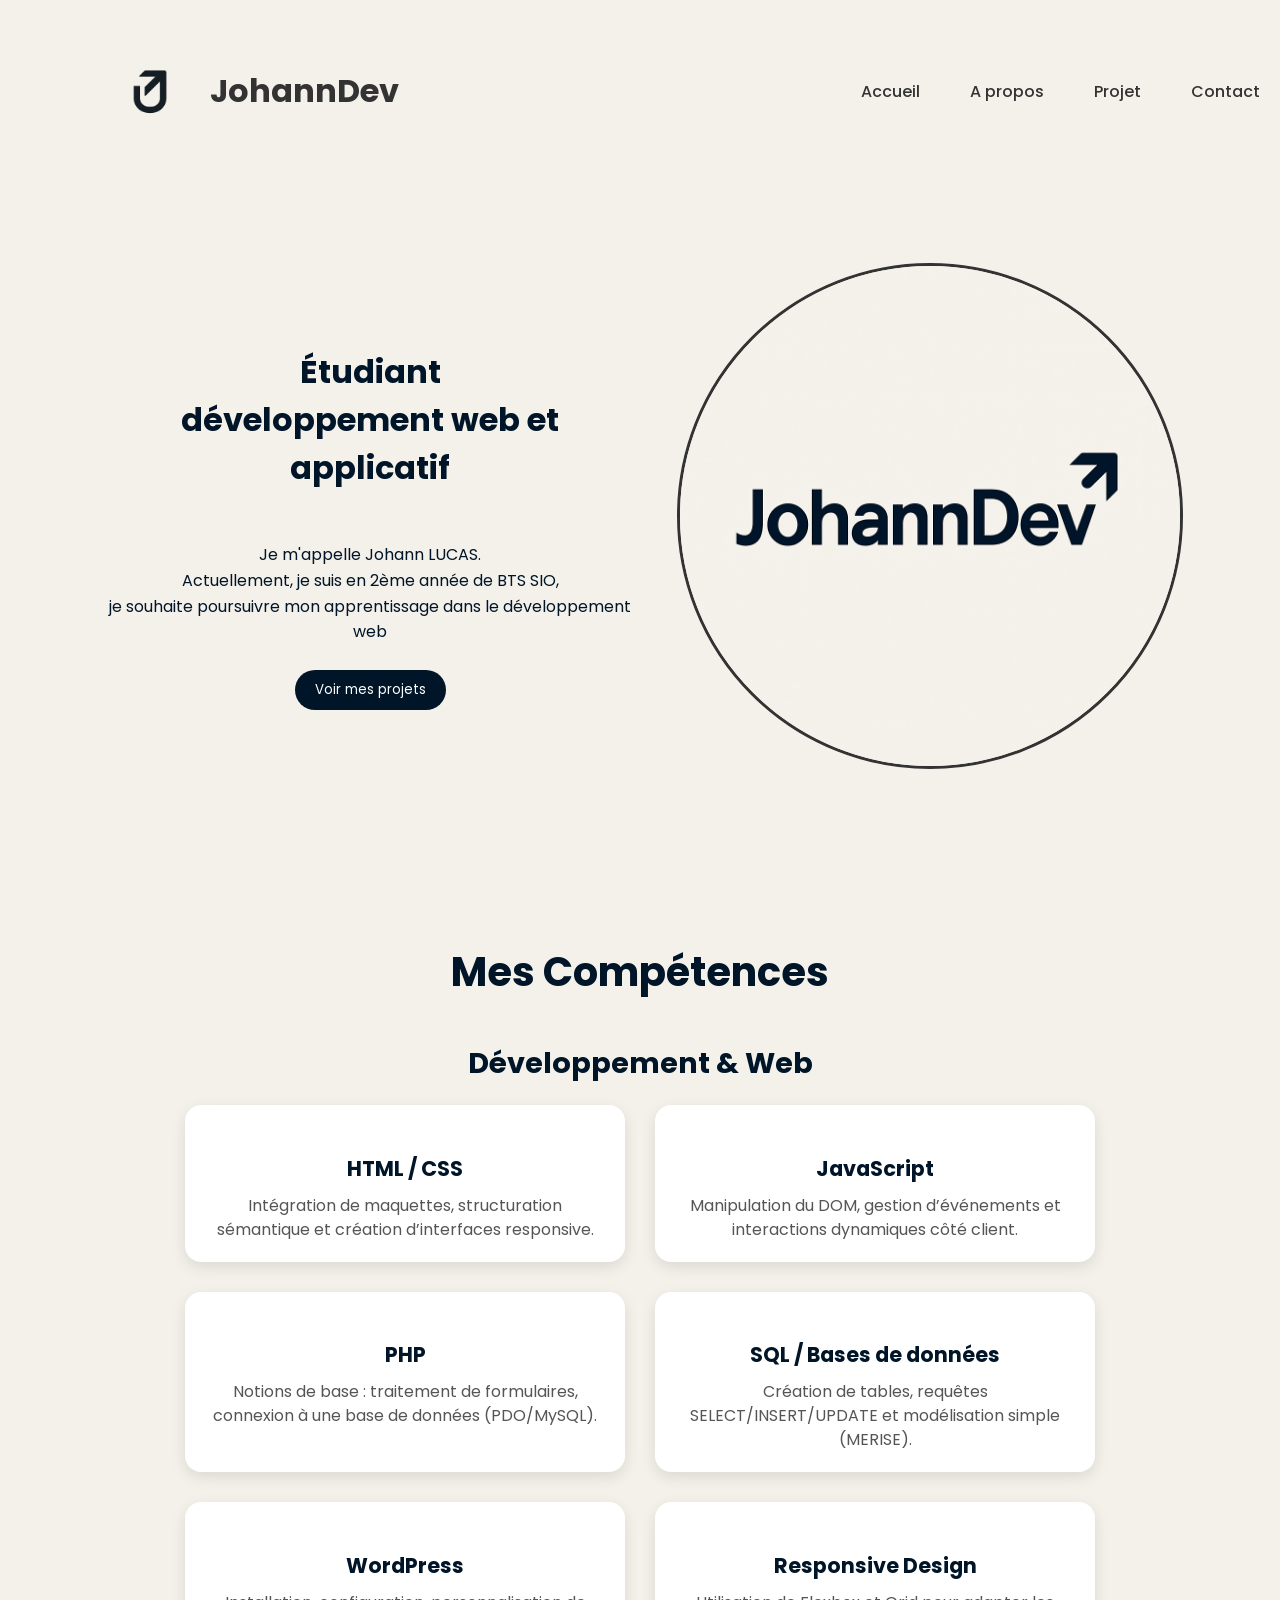
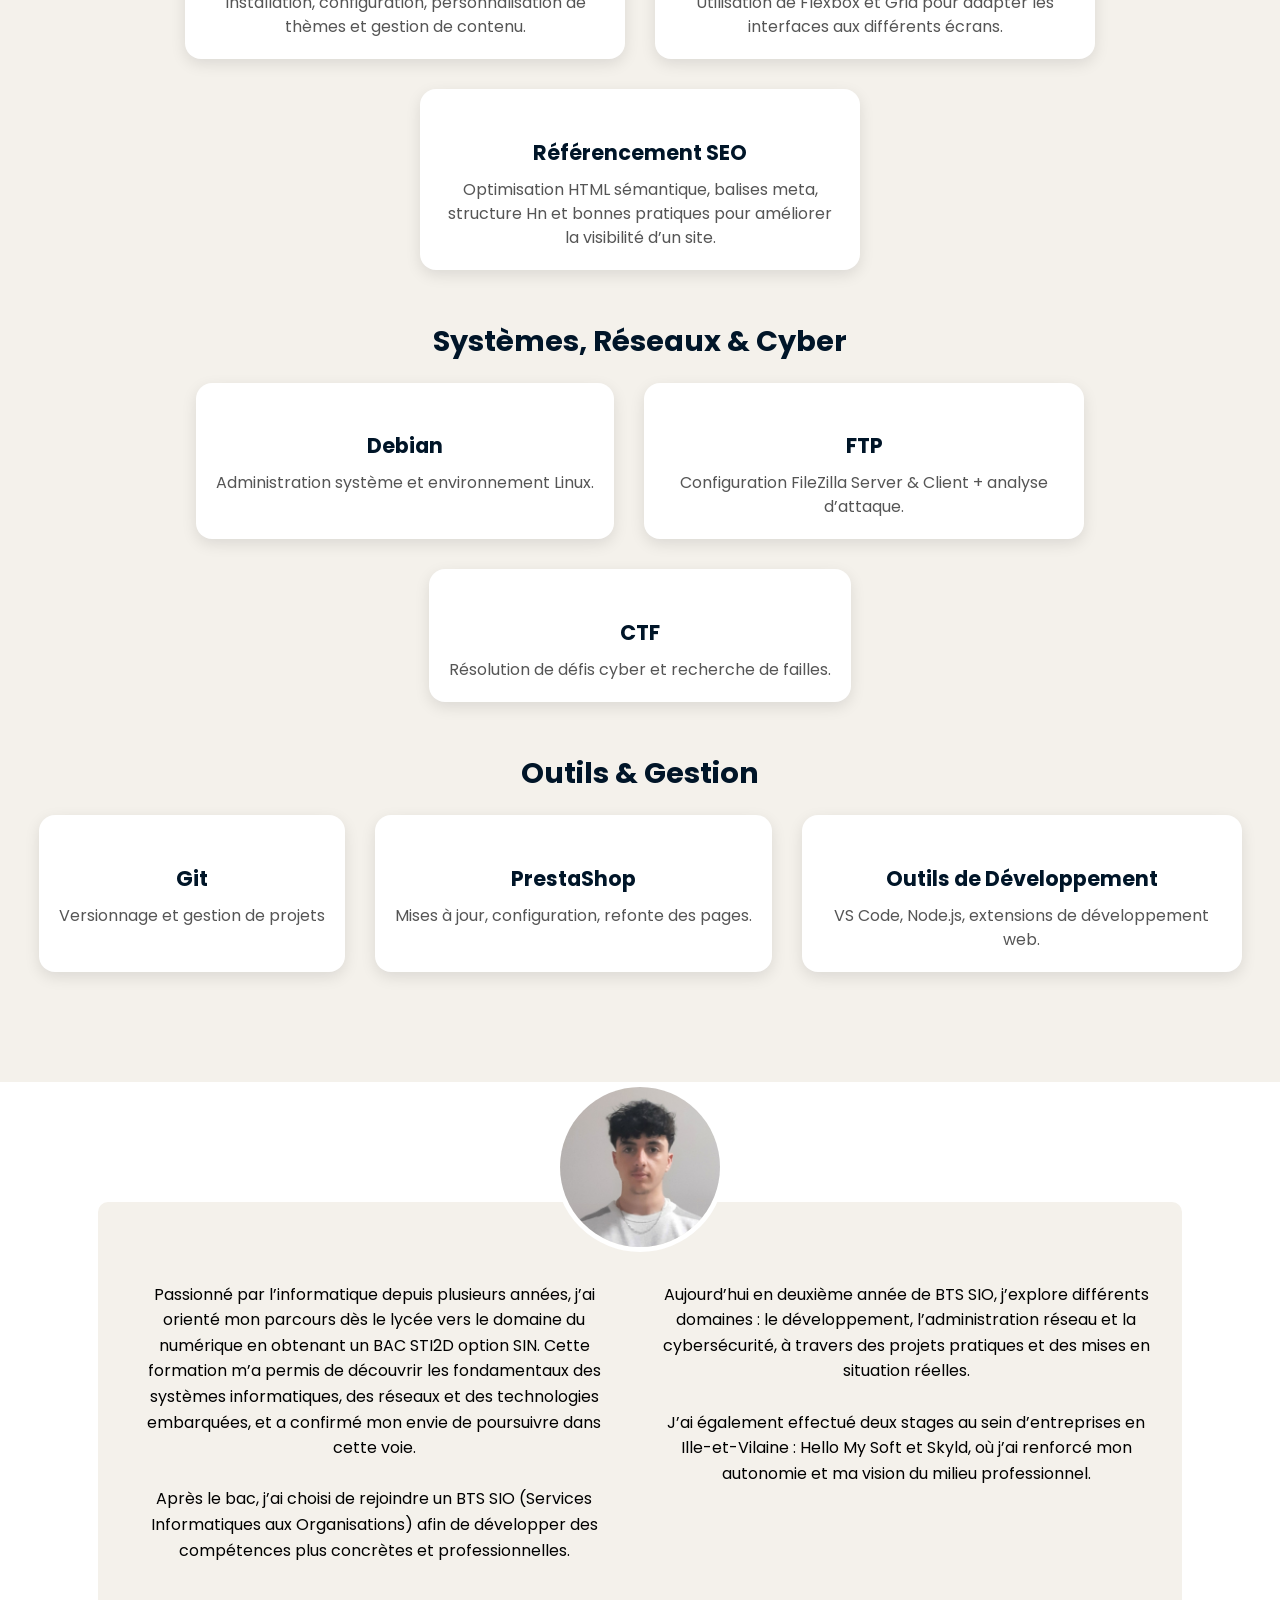
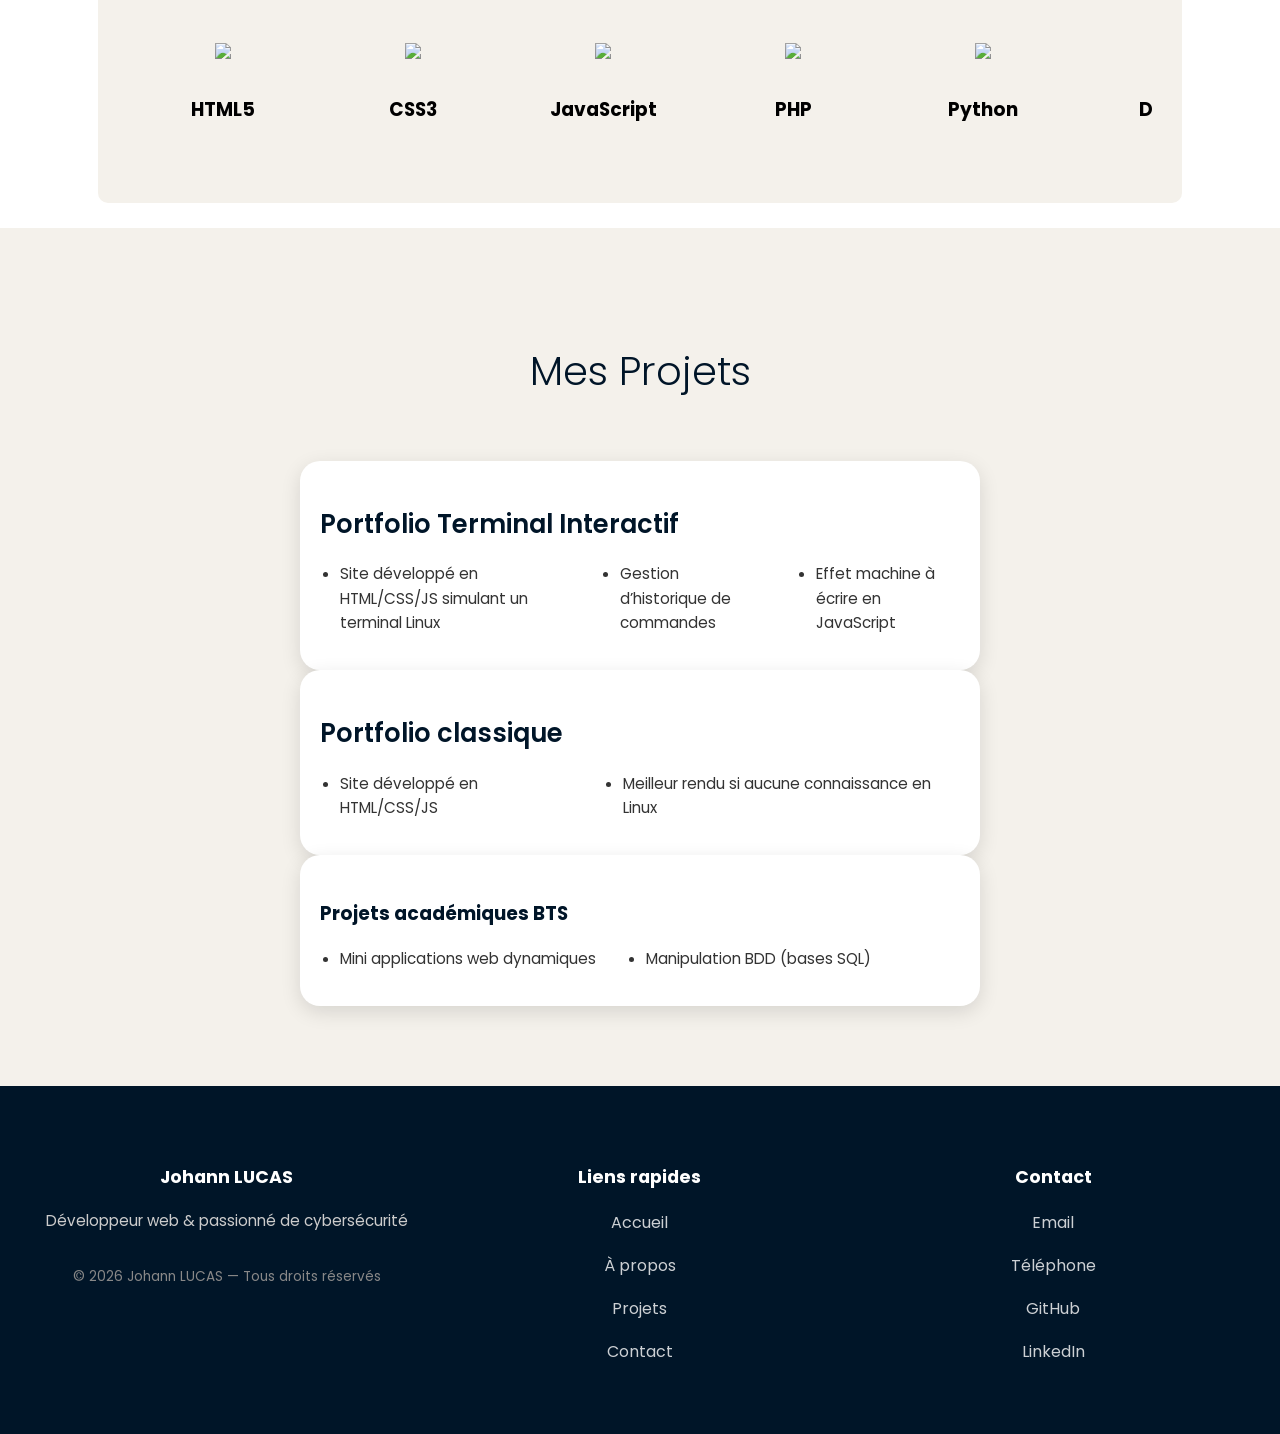
==== index.html @ 8d31bd82 "V2 portfolio" ====
<!DOCTYPE html>
<html lang="fr">

<head>
    <title>Portfolio - Johann LUCAS</title>
    <meta charset="utf-8" />
    <link rel="preconnect" href="https://fonts.googleapis.com">
    <link rel="preconnect" href="https://fonts.gstatic.com" crossorigin>
    <link href="https://fonts.googleapis.com/css2?family=Poppins:wght@300;400;600&display=swap" rel="stylesheet">
    <link rel="stylesheet" href="styles.css">
    <script src="script.js" defer></script>
</head>

<body>
    <header>
        <h1>
            <img src="images/Logo_menu.png" alt="Logo Menu" class="logoMenu" />
            JohannDev
        </h1>
        <nav>
            <ul>
                <li><a href="#accueil">Accueil</a></li>
                <li><a href="#apropos">A propos</a></li>
                <li><a href="#projet">Projet</a></li>
                <li><a href="#contact">Contact</a></li>
            </ul>
        </nav>
    </header>


    <!-- page Accueil -->
    <section id="accueil" class="accueil">
        <div class="texte">
            <h2>
                Étudiant <br>
                développement web et applicatif <br>
            </h2>
            <p>Je m'appelle Johann LUCAS. <br>
                Actuellement, je suis en 2ème année de BTS SIO, <br>
                je souhaite poursuivre mon apprentissage dans le développement web</p> <br>
            <button><a href="#projet">Voir mes projets</a></button>
        </div>
        <div class="logoMain">
            <div>
                <img src="images/Logo_main.png" alt="Logo Principal" class="logoMain" />
            </div>
        </div>
    </section>

    <!-- Mes compétences -->
    <section id="skills" class="skills">
        <h2>Mes Compétences</h2>

        <div class="skills-category">
            <h3>Développement & Web</h3>
            <div class="cards">
                <div class="card">
                    <h4>HTML / CSS</h4>
                    <p>Intégration de maquettes, structuration sémantique et création d’interfaces responsive.</p>
                </div>
                <div class="card">
                    <h4>JavaScript</h4>
                    <p>Manipulation du DOM, gestion d’événements et interactions dynamiques côté client.</p>
                </div>
                <div class="card">
                    <h4>PHP</h4>
                    <p>Notions de base : traitement de formulaires, connexion à une base de données (PDO/MySQL).</p>
                </div>
                <div class="card">
                    <h4>SQL / Bases de données</h4>
                    <p>Création de tables, requêtes SELECT/INSERT/UPDATE et modélisation simple (MERISE).</p>
                </div>
                <div class="card">
                    <h4>WordPress</h4>
                    <p>Installation, configuration, personnalisation de thèmes et gestion de contenu.</p>
                </div>
                <div class="card">
                    <h4>Responsive Design</h4>
                    <p>Utilisation de Flexbox et Grid pour adapter les interfaces aux différents écrans.</p>
                </div>
                <div class="card">
                    <h4>Référencement SEO</h4>
                    <p>Optimisation HTML sémantique, balises meta, structure Hn et bonnes pratiques pour améliorer la
                        visibilité d’un site.</p>
                </div>

            </div>
        </div>


        <div class="skills-category">
            <h3>Systèmes, Réseaux & Cyber</h3>
            <div class="cards">
                <div class="card">
                    <h4>Debian</h4>
                    <p>Administration système et environnement Linux.</p>
                </div>
                <div class="card">
                    <h4>FTP</h4>
                    <p>Configuration FileZilla Server & Client + analyse d’attaque.</p>
                </div>
                <div class="card">
                    <h4>CTF</h4>
                    <p>Résolution de défis cyber et recherche de failles.</p>
                </div>
            </div>
        </div>

        <div class="skills-category">
            <h3>Outils & Gestion</h3>
            <div class="cards">
                <div class="card">
                    <h4>Git</h4>
                    <p>Versionnage et gestion de projets</p>
                </div>
                <div class="card">
                    <h4>PrestaShop</h4>
                    <p>Mises à jour, configuration, refonte des pages.</p>
                </div>
                <div class="card">
                    <h4>Outils de Développement</h4>
                    <p>VS Code, Node.js, extensions de développement web.</p>
                </div>
            </div>
        </div>
    </section>



    <!-- Structure HTML de la section type "journal" -->
    <section id="apropos" class="apropos">
        <!-- Image visage centrée -->
        <div class="portrait-container">
            <img src="images/visage.png" alt="photo" class="portrait" />
        </div>


        <!-- Zone avec fond couleur -->
        <div class="background-block">
            <div class="content-columns">
                <!-- Colonne gauche -->
                <div class="column-left">
                    <p>
                        Passionné par l’informatique depuis plusieurs années, j’ai orienté mon parcours dès le lycée
                        vers le domaine du numérique en obtenant un BAC STI2D option SIN. Cette formation m’a permis de
                        découvrir les fondamentaux des systèmes informatiques, des réseaux et des technologies
                        embarquées, et a confirmé mon envie de poursuivre dans cette voie.
                        <br /><br />
                        Après le bac, j’ai choisi de rejoindre un BTS SIO (Services Informatiques aux Organisations)
                        afin de développer des compétences plus concrètes et professionnelles.
                    </p>
                </div>


                <!-- Colonne droite -->
                <div class="column-right">
                    <p>
                        Aujourd’hui en deuxième année de BTS SIO, j’explore différents domaines : le développement,
                        l’administration réseau et la cybersécurité, à travers des projets pratiques et des mises en
                        situation réelles.
                        <br /><br />
                        J’ai également effectué deux stages au sein d’entreprises en Ille-et-Vilaine : Hello My Soft et
                        Skyld, où j’ai renforcé mon autonomie et ma vision du milieu professionnel.
                    </p>
                </div>
            </div>


            <!-- Compétences techniques sous forme de cartes -->
            <div class="skills-carousel">
                <div class="carousel-wrapper">
                    <div class="carousel-track">
                        <div class="skill-slide">
                            <img src="https://cdn.jsdelivr.net/gh/devicons/devicon/icons/html5/html5-original.svg">
                            <h3>HTML5</h3>
                        </div>

                        <div class="skill-slide">
                            <img src="https://cdn.jsdelivr.net/gh/devicons/devicon/icons/css3/css3-original.svg">
                            <h3>CSS3</h3>
                        </div>

                        <div class="skill-slide">
                            <img
                                src="https://cdn.jsdelivr.net/gh/devicons/devicon/icons/javascript/javascript-original.svg">
                            <h3>JavaScript</h3>
                        </div>

                        <div class="skill-slide">
                            <img src="https://cdn.jsdelivr.net/gh/devicons/devicon/icons/php/php-original.svg">
                            <h3>PHP</h3>
                        </div>

                        <div class="skill-slide">
                            <img src="https://cdn.jsdelivr.net/gh/devicons/devicon/icons/python/python-original.svg">
                            <h3>Python</h3>
                        </div>

                        <div class="skill-slide">
                            <img src="https://cdn.jsdelivr.net/gh/devicons/devicon/icons/debian/debian-original.svg">
                            <h3>Debian</h3>
                        </div>

                        <div class="skill-slide">
                            <img
                                src="https://cdn.jsdelivr.net/gh/devicons/devicon/icons/wordpress/wordpress-original.svg">
                            <h3>WordPress</h3>
                        </div>

                        <div class="skill-slide">
                            <img src="https://cdn.jsdelivr.net/gh/devicons/devicon/icons/mysql/mysql-original.svg">
                            <h3>SQL</h3>
                        </div>

                        <div class="skill-slide">
                            <img src="https://cdn.jsdelivr.net/gh/devicons/devicon/icons/mongodb/mongodb-original.svg">
                            <h3>NoSQL</h3>
                        </div>

                        <div class="skill-slide">
                            <img src="https://cdn.jsdelivr.net/gh/devicons/devicon/icons/mariadb/mariadb-original.svg">
                            <h3>MariaDB</h3>
                        </div>

                        <div class="skill-slide">
                            <img src="https://cdn.jsdelivr.net/gh/devicons/devicon/icons/git/git-original.svg">
                            <h3>Git</h3>
                        </div>

                        <div class="skill-slide">
                            <img src="https://cdn.jsdelivr.net/gh/devicons/devicon/icons/github/github-original.svg">
                            <h3>GitHub</h3>
                        </div>

                        <div class="skill-slide">
                            <img src="https://cdn.jsdelivr.net/gh/devicons/devicon/icons/gitlab/gitlab-original.svg">
                            <h3>GitLab</h3>
                        </div>

                        <div class="skill-slide">
                            <img src="https://cdn.jsdelivr.net/gh/devicons/devicon/icons/vscode/vscode-original.svg">
                            <h3>VS Code</h3>
                        </div>

                        <script>
                            var copy = document.querySelector(".skill-slide").cloneNode(true);
                            document.querySelector(".icons").appendChild(copy);
                        </script>
                    </div>
                </div>
            </div>

    </section>
    </section>
    <section>
        <!-- Compétences détaillées
                Liste ou tableau de mes compétences techniques + niveau
                Icônes pour un rendu visuel -->
    </section>

    <section>
        <!-- Centres d’intérêt -->
    </section>
    </section>




    <br>
    <!-- page Projets -->
    <section id="projet" class="projet">
        <h2>Mes Projets</h2>

        <!-- Portfolio Terminal Interactif -->
        <div class="project-card">
            <h3><a href="https://terminal-portfolio1.netlify.app" target="_blank" rel="">Portfolio
                    Terminal Interactif</a></h3>
            <ul>
                <li>Site développé en HTML/CSS/JS simulant un terminal Linux</li>
                <li>Gestion d’historique de commandes</li>
                <li>Effet machine à écrire en JavaScript</li>
            </ul>
        </div>

        <!-- Portfolio classique -->
        <div class="project-card">
            <h3><a href="https://johann-lcs.github.io/portfolio/" target="_blank" rel="">Portfolio classique</a></h3>
            <ul>
                <li>Site développé en HTML/CSS/JS</li>
                <li>Meilleur rendu si aucune connaissance en Linux</li>
            </ul>
        </div>

        <!-- Projets académiques BTS -->
        <div class="project-card">
            <h3>Projets académiques BTS</h3>
            <ul>
                <li>Mini applications web dynamiques</li>
                <li>Manipulation BDD (bases SQL)</li>
            </ul>
        </div>
        </div>
    </section>

    <footer id="contact" class="footer-clean">
        <div class="container">
            <div class="footer-container">
                <!-- Bloc 1 : À propos / Copyright -->
                <div class="footer-block about">
                    <h3>Johann LUCAS</h3>
                    <p>Développeur web & passionné de cybersécurité</p>
                    <p class="copyright">© 2026 Johann LUCAS — Tous droits réservés</p>
                </div>

                <!-- Bloc 2 : Liens rapides -->
                <div class="footer-block links">
                    <h3>Liens rapides</h3>
                    <ul>
                        <li><a href="#accueil">Accueil</a></li>
                        <li><a href="#apropos">À propos</a></li>
                        <li><a href="#projet">Projets</a></li>
                        <li><a href="#contact">Contact</a></li>
                    </ul>
                </div>

                <!-- Bloc 3 : Contact / Réseaux -->
                <div class="footer-block contact">
                    <h3>Contact</h3>
                    <ul>
                        <li><a href="mailto:johannlucas132@gmail.com">Email</a></li>
                        <li><a href="tel:+330767344704">Téléphone</a></li>
                        <li><a href="https://github.com/johann-lcs" target="_blank">GitHub</a></li>
                        <li><a href="https://www.linkedin.com/in/johann-lucas-8a1825329/" target="_blank">LinkedIn</a>
                        </li>
                    </ul>
                </div>
            </div>
        </div>
    </footer>
</body>

</html>
---- styles.css ----
html {
    scroll-behavior: smooth;
}

html body {
    height: 100%;
    margin: 0;
    padding: 0;
}

.body, ul {
    margin: 0;
    padding: 0;
}

body {
    margin: 0;
    padding-top: 100px;
}

header {
    position: sticky;
    top: 0;
    z-index: 1000;
    display: flex;
    align-items: center;
    justify-content: space-between;
    padding: 20px;
    background-color:  #f4f1eb;
    transition: all 0.3s ease;
    color: #333;
}

header.scrolled {
    padding: 10px 60px;
    box-shadow: 0 5px 20px rgba(0, 0, 0, 0.1);
}

nav a {
    text-decoration: none;
    color: inherit;
    font-weight: 500;
    transition: 0.3s;
}

nav a:hover {
    color: #be4e4e;
}

ul {
    list-style: none;
    display: flex;
    gap: 50px;
}

li {
    cursor: pointer;
    transition: 0.3s;
}

li:hover {
    color: #be4e4e;
}



/* Page Accueil */

hr {
    width:"100%";
    size:"3";
    color:"black";
    background-size: 100%;
    background-color: #f4f1eb;
}

section {
    text-align: center;
    background-color: white;
}

section.accueil {
    background-color: #f4f1eb;
}

h2 {
    font-size: 2rem;
    margin-bottom: 50px;
}

p {
    max-width: 600px;
    margin: 0 auto;
    line-height: 1.6;
    text-indent: 0;
    text-align: center;
}

button {
    padding: 10px 20px;
    border: none;
    background-color: #001528;
    color: white;
    border-radius: 100px;
    cursor: pointer;
    transition: 0.3s;
}

button a {
    color: white;
    text-decoration: none;
}

button:hover {
    background-color: #be4e4e;
    box-shadow: 0 0 15px rgba(0,0,0,0.2);
}

* {
    font-family: 'Poppins', sans-serif;
}

h1 {
    display: flex;
    align-items: center;
    gap: 10px;
}

.logoMenu {
    width: 100px;
    height: auto;
    margin-left: 80px;
}

.logoMain {
    width: 500px;
    height: auto;

}

.accueil {
    display: flex;
    align-items: center;
    justify-content: center;
    padding: 80px 150px;
    background-color: #f2f2f2;
    gap: 40px;
    color: #001528;
}

.accueil .texte {
    flex: 0 0 55%;
}

.accueil .logoMain {
    flex: 1;
    display: flex;
    justify-content: center;
    align-items: center; 
}

.accueil .logoMain img {
    width: 500px;
    height: 500px;
    object-fit: cover;
    border-radius: 50%;
    border: 3px solid #333;
    display: block;
    margin: auto;
}


/* Mes compétences */
.skills {
    
    background-color:  #f4f1eb;
    padding: 60px 0;
    color: #001528;
 
}

.skills h2 {
    text-align: center;
    font-size: 2.5rem;
    margin-bottom: 40px;
}

.skills-category {
    margin-bottom: 50px;
}

.skills-category h3 {
    font-size: 1.8rem;
    margin-bottom: 20px;
    color: #001528;
}

.cards {
    display: flex;
    justify-content: center;
    gap: 30px;
    flex-wrap: wrap;
}

.card {
    background: #ffffff;
    padding: 20px;
    border-radius: 16px;
    box-shadow: 0 5px 15px rgba(0,0,0,0.1);
    transition: transform 0.2s ease, box-shadow 0.2s ease;
    max-width: 400px;
}

.card h4 {
    font-size: 1.3rem;
    margin-bottom: 10px;
}

.card p {
    color: #555;
    line-height: 1.5;
}

.card:hover {
    transform: translateY(-6px);
    box-shadow: 0 8px 22px rgba(0,0,0,0.15);
}



/* Page A propos */
.apropos {
    width: 100%;
    display: flex;
    flex-direction: column;
    align-items: center;
}


/* Portrait centré */
.portrait-container {
    width: 100%;
    display: flex;
    justify-content: center;
    margin-bottom: -50px;
    z-index: 10;
    position: relative;
}


.portrait {
    width: 160px;
    height: 160px;
    border-radius: 50%;
    border: 5px solid white;
    object-fit: cover;
}


/* Bloc coloré */
.background-block {
    width: 80%;
    background-color: #f4f1eb;
    padding: 80px 30px 40px;
    border-radius: 10px;
    margin-top: 0;
}


/* Deux colonnes de texte */
.content-columns {
    display: grid;
    grid-template-columns: 1fr 1fr;
    gap: 40px;
    margin-bottom: 60px;
}


.column-left, .column-right {
    line-height: 1.6;
    text-align: justify;
}


/* Cartes compétences */
.skill-card {
    background: white;
    border-radius: 12px;
    padding: 20px;
    box-shadow: 0 2px 6px rgba(0,0,0,0.15);
    text-align: center;
}


.skill-card img {
    width: 50px;
    height: 50px;
    margin-bottom: 10px;
}


.skill-card h3 {
    font-size: 16px;
    font-weight: bold;
}


@media screen and (max-width: 768px) {
    header {
        flex-direction: column;
        text-align: center;
    }

    ul {
        flex-direction: column;
        gap: 20px;
        margin-top: 10px;
    }

    section {
        padding: 50px 20px;
    }

    h2 {
        font-size: 1.5rem;
    }

    p {
        font-size: 0.95rem;
    }

    button {
        width: 80%;
        padding: 12px 0;
    }
}




.skills-carousel {
  width: 100%;
  overflow: hidden;
  padding: 20px 0;
  background: none;
}

.carousel-wrapper {
  overflow: hidden;
  width: 100%;
}

.carousel-track {
  display: flex;
  white-space: nowrap;
  animation: slide 7s linear infinite;
}

.carousel-track:hover {
  animation-play-state: paused;
}

.skill-slide {
  display: inline-block;
  min-width: 150px;
  margin: 0 20px;
  text-align: center;
}

.skill-slide img {
  height: 50px;
  margin-bottom: 10px;
}

@keyframes slide {
  0% {
    transform: translateX(0);
  }
  100% {
    transform: translateX(-75%);
  }
}



/* =================== SECTION PROJETS =================== */
.projet {
  background-color: #f4f1eb;
  padding: 80px 300px;
  text-align: center;
  color: #001528;
}

.projet h2 {
  font-size: 2.5rem;
  margin-bottom: 60px;
  font-weight: 300;
}

/* Conteneur des cartes */
.project-cards {
  display: flex;             
  flex-wrap: wrap;           
  justify-content: center;   
  gap: 50px;
  margin: 0 auto;
}

/* Carte projet */
.project-card {
  flex: 0 0 320px;
  background: #ffffff;
  padding: 25px 20px;
  border-radius: 20px;
  box-shadow: 0 6px 20px rgba(0,0,0,0.12);
  text-align: left;
  transition: transform 0.3s ease, box-shadow 0.3s ease;
  cursor: pointer;
  position: relative;
  overflow: hidden;
}

/* Hover */
.project-card:hover {
  transform: translateY(-8px) scale(1.02);
  box-shadow: 0 12px 30px rgba(0,0,0,0.18);
}

/* Titre avec lien */
.project-card h3 a {
  text-decoration: none;
  color: #001528;
  font-size: 1.6rem;
  font-weight: 600;
  transition: color 0.3s;
}

.project-card h3 a:hover {
  color: #be4e4e;
}

/* Liste des détails */
.project-card ul {
  list-style-type: disc;
  padding-left: 20px;
  margin-top: 15px;
  line-height: 1.6;
}

.project-card li {
  margin-bottom: 10px;
  color: #333;
  font-size: 0.95rem;
}

/* Responsive */
@media screen and (max-width: 768px) {
  .project-cards {
    flex-direction: column;
    align-items: center;
    gap: 30px; /* espace réduit sur mobile */
  }

  .project-card {
    width: 85%;
    flex: none;
  }
}


/* FOOTER */
.footer-clean {
    padding: 60px 0;
    background-color: #001528;
    color: #fff;
    font-family: 'Segoe UI', Tahoma, Geneva, Verdana, sans-serif;
}

/* Container principal du footer */
.footer-clean .footer-container {
    display: flex;
    justify-content: space-between;  /* trois colonnes alignées horizontalement */
    align-items: flex-start;
    flex-wrap: wrap;
    max-width: 1200px;
    margin: 0 auto;
    gap: 40px;
}

/* Bloc commun */
.footer-clean .footer-block {
    display: flex;
    flex-direction: column;
    align-items: center;
    flex: 1;                /* chaque colonne prend la même largeur */
    min-width: 180px;
    text-align: center;
}

/* Titres */
.footer-clean h3 {
    margin-bottom: 20px;
    font-weight: bold;
    font-size: 1.1rem;
}

/* Paragraphes */
.footer-clean p {
    font-size: 0.95rem;
    color: #ccc;
    margin-bottom: 15px;
    line-height: 1.5;
}

/* Listes et liens verticaux */
.footer-clean ul {
    list-style: none;
    padding: 0;
    margin: 0;
    width: 100%;            /* important pour que les liens prennent toute la largeur */
}

.footer-clean ul li {
    margin-bottom: 10px;
    width: 100%;
}

.footer-clean ul li a {
    display: block;         /* lien sur une ligne */
    width: 100%;
    text-align: center;
    color: #fff;
    text-decoration: none;
    opacity: 0.8;
    transition: all 0.3s ease;
}

.footer-clean ul li a:hover {
    opacity: 1;
    color: #be4e4e;
}

/* Copyright centré */
.footer-clean .footer-block.about .copyright {
    margin-top: 20px;
    font-size: 0.85rem;
    color: #888;
}

.footer-clean .footer-block ul {
    list-style: none;
    padding: 0;
    margin: 0;
    display: flex;           /* on force flex */
    flex-direction: column;  /* verticale */
    align-items: center;     /* centrer horizontalement chaque lien */
    gap: 8px;                /* espace entre les liens */
}

/* Responsive */
@media (max-width: 992px) {
    .footer-clean .footer-container {
        flex-direction: column;
        align-items: center;
        gap: 30px;
    }

    .footer-clean .footer-block {
        max-width: 400px;
    }
}
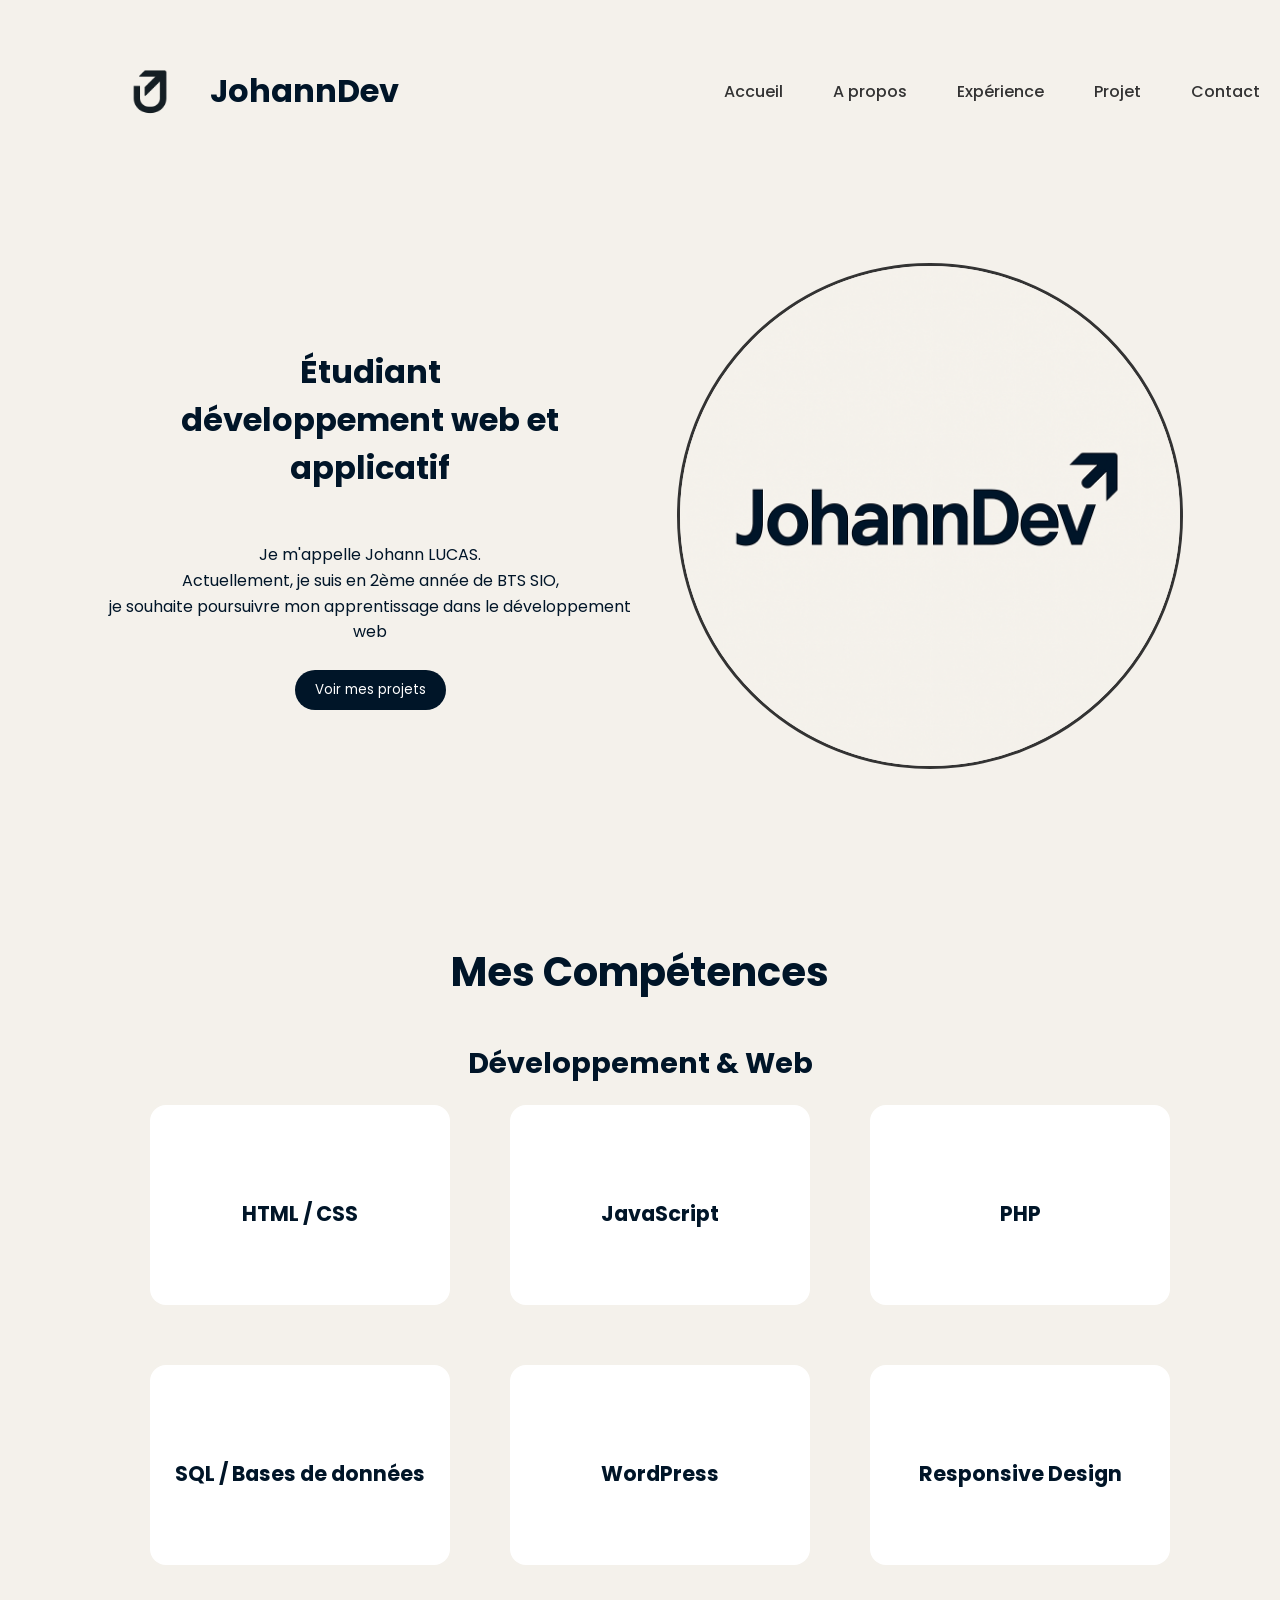
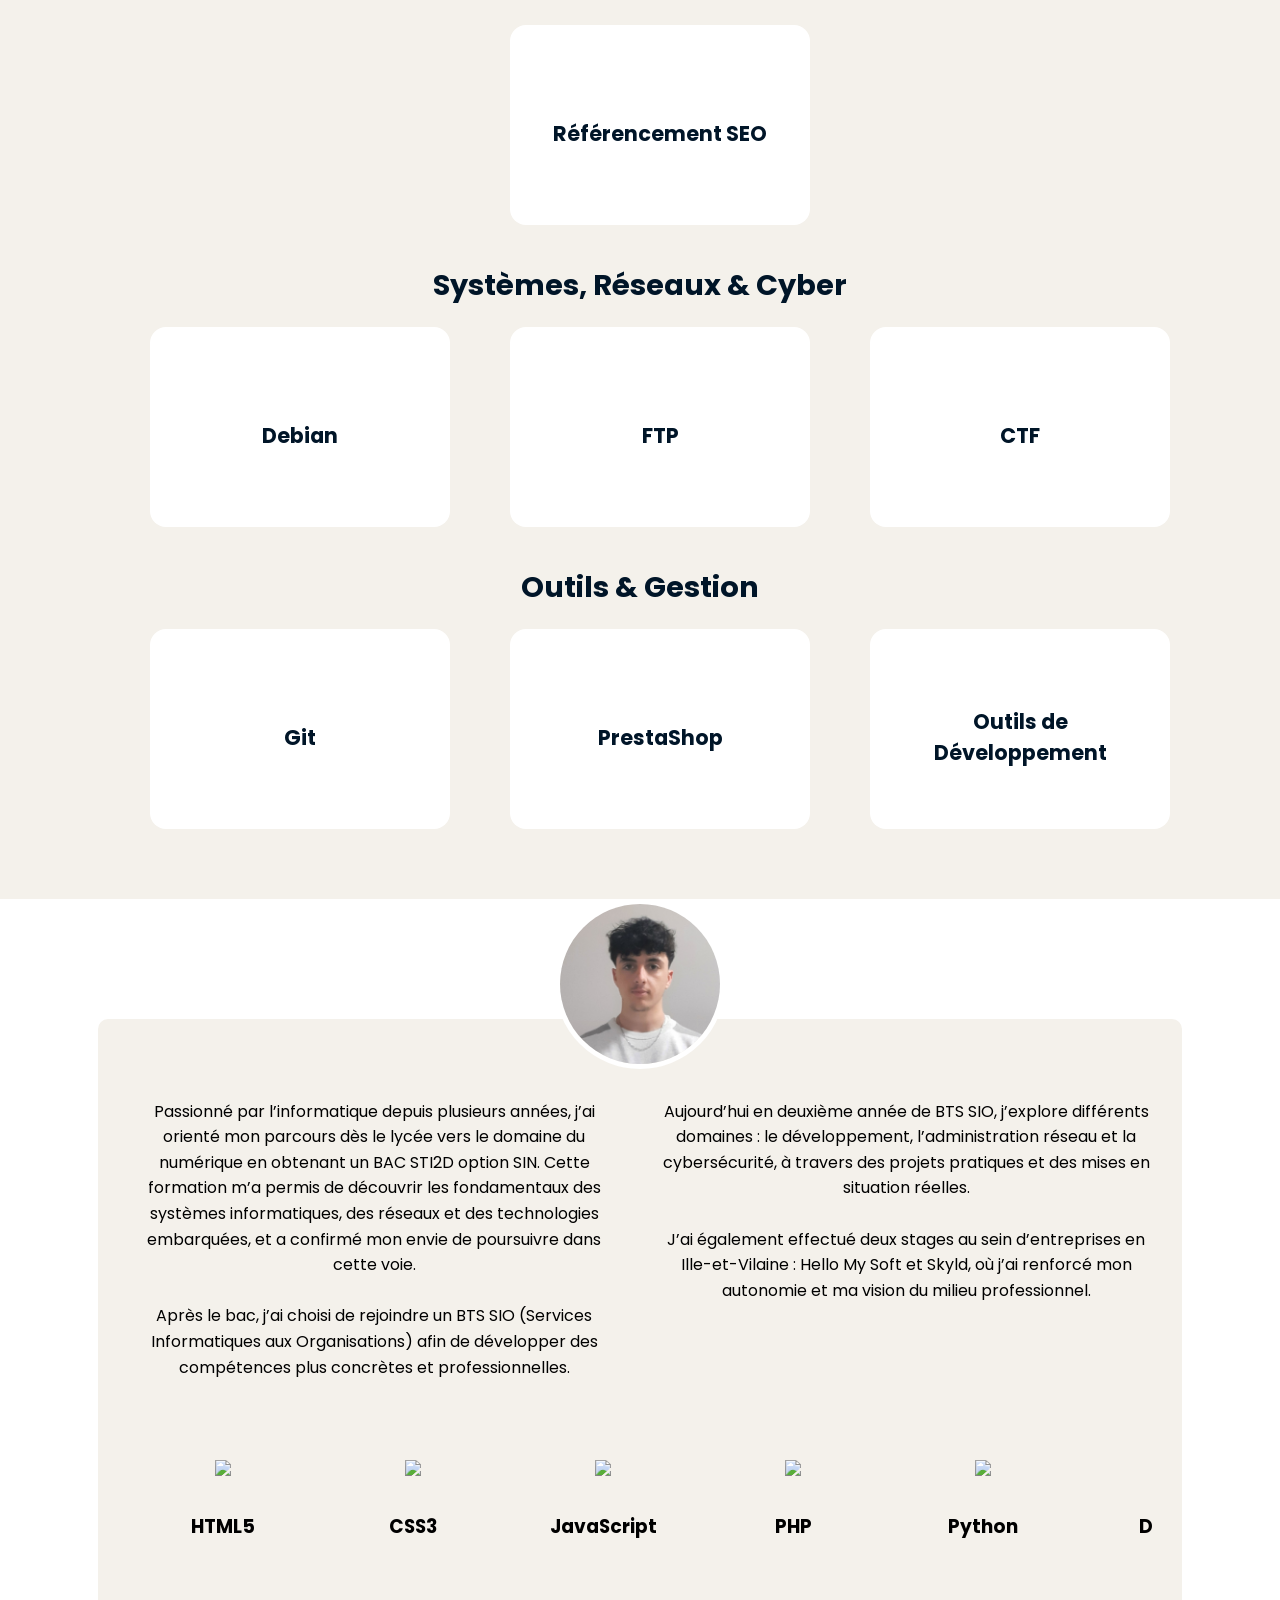
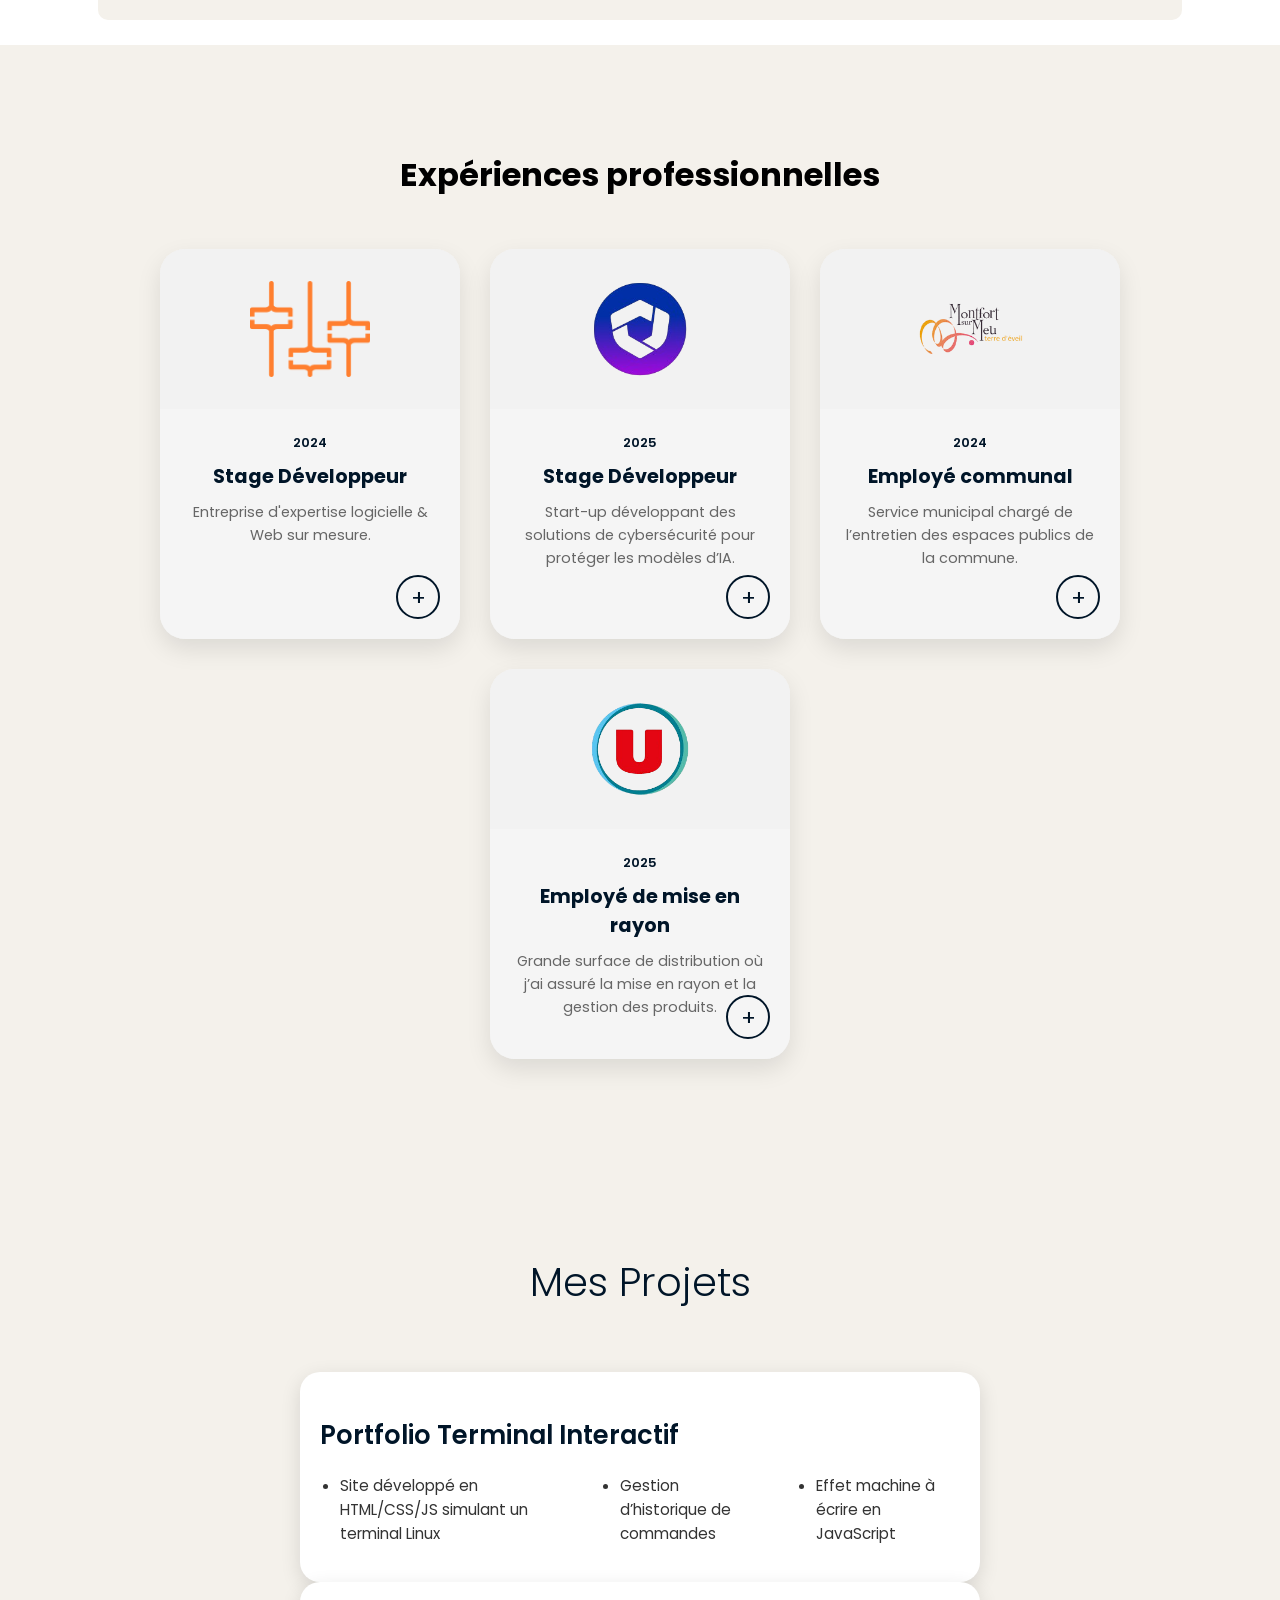
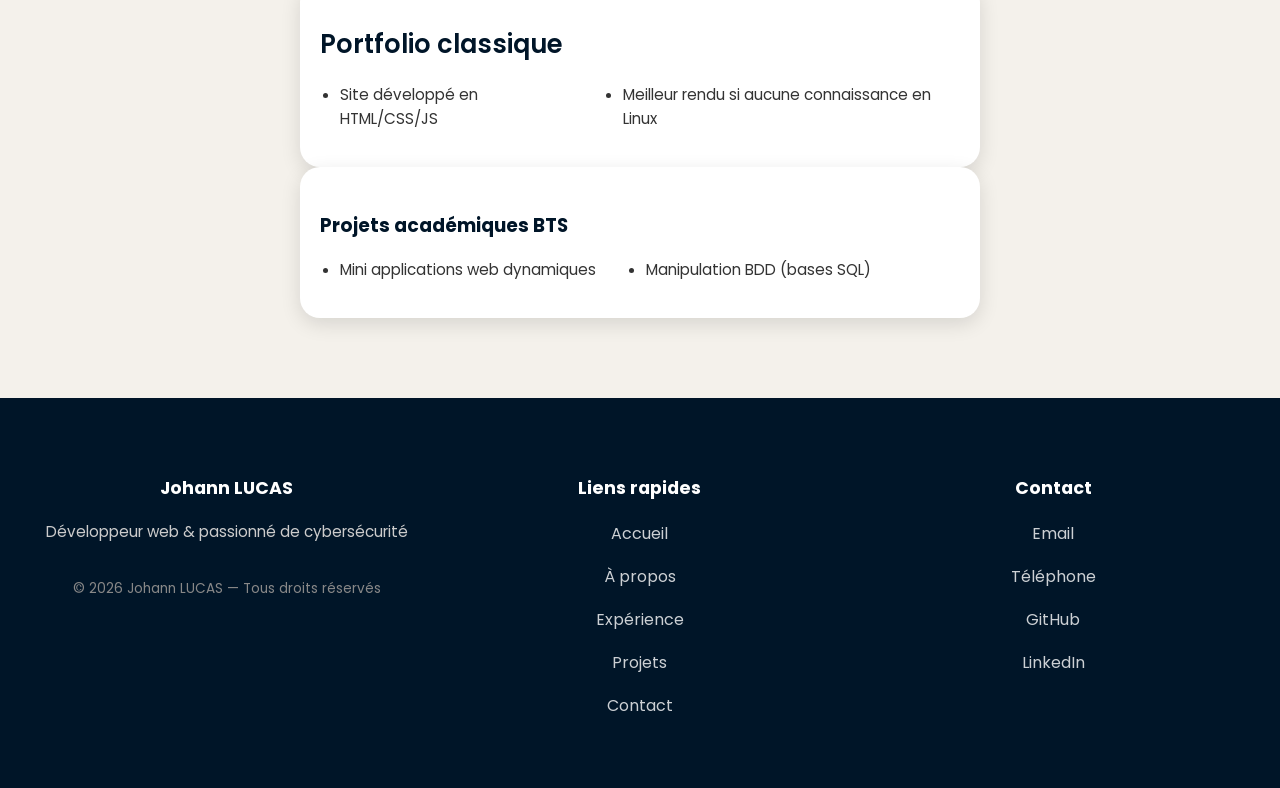
==== commit f709f3b4: "Updating portfolio" ====
--- a/index.html
+++ b/index.html
@@ -12,20 +12,23 @@
 </head>
 
 <body>
-    <header>
-        <h1>
-            <img src="images/Logo_menu.png" alt="Logo Menu" class="logoMenu" />
-            JohannDev
-        </h1>
-        <nav>
-            <ul>
-                <li><a href="#accueil">Accueil</a></li>
-                <li><a href="#apropos">A propos</a></li>
-                <li><a href="#projet">Projet</a></li>
-                <li><a href="#contact">Contact</a></li>
-            </ul>
-        </nav>
-    </header>
+    <a href="index.html">
+        <header>
+            <h1>
+                <img src="images/Logo_menu.png" alt="Logo Menu" class="logoMenu" />
+                JohannDev
+            </h1>
+            <nav>
+                <ul>
+                    <li><a href="#accueil">Accueil</a></li>
+                    <li><a href="#apropos">A propos</a></li>
+                    <li><a href="#experience">Expérience</a></li>
+                    <li><a href="#projet">Projet</a></li>
+                    <li><a href="#contact">Contact</a></li>
+                </ul>
+            </nav>
+        </header>
+    </a>
 
 
     <!-- page Accueil -->
@@ -54,75 +57,155 @@
         <div class="skills-category">
             <h3>Développement & Web</h3>
             <div class="cards">
-                <div class="card">
-                    <h4>HTML / CSS</h4>
-                    <p>Intégration de maquettes, structuration sémantique et création d’interfaces responsive.</p>
-                </div>
-                <div class="card">
-                    <h4>JavaScript</h4>
-                    <p>Manipulation du DOM, gestion d’événements et interactions dynamiques côté client.</p>
-                </div>
-                <div class="card">
-                    <h4>PHP</h4>
-                    <p>Notions de base : traitement de formulaires, connexion à une base de données (PDO/MySQL).</p>
-                </div>
-                <div class="card">
-                    <h4>SQL / Bases de données</h4>
-                    <p>Création de tables, requêtes SELECT/INSERT/UPDATE et modélisation simple (MERISE).</p>
-                </div>
-                <div class="card">
-                    <h4>WordPress</h4>
-                    <p>Installation, configuration, personnalisation de thèmes et gestion de contenu.</p>
-                </div>
-                <div class="card">
-                    <h4>Responsive Design</h4>
-                    <p>Utilisation de Flexbox et Grid pour adapter les interfaces aux différents écrans.</p>
-                </div>
-                <div class="card">
-                    <h4>Référencement SEO</h4>
-                    <p>Optimisation HTML sémantique, balises meta, structure Hn et bonnes pratiques pour améliorer la
-                        visibilité d’un site.</p>
-                </div>
-
-            </div>
-        </div>
-
-
-        <div class="skills-category">
-            <h3>Systèmes, Réseaux & Cyber</h3>
-            <div class="cards">
-                <div class="card">
-                    <h4>Debian</h4>
-                    <p>Administration système et environnement Linux.</p>
-                </div>
-                <div class="card">
-                    <h4>FTP</h4>
-                    <p>Configuration FileZilla Server & Client + analyse d’attaque.</p>
-                </div>
-                <div class="card">
-                    <h4>CTF</h4>
-                    <p>Résolution de défis cyber et recherche de failles.</p>
-                </div>
-            </div>
-        </div>
-
-        <div class="skills-category">
-            <h3>Outils & Gestion</h3>
-            <div class="cards">
-                <div class="card">
-                    <h4>Git</h4>
-                    <p>Versionnage et gestion de projets</p>
-                </div>
-                <div class="card">
-                    <h4>PrestaShop</h4>
-                    <p>Mises à jour, configuration, refonte des pages.</p>
-                </div>
-                <div class="card">
-                    <h4>Outils de Développement</h4>
-                    <p>VS Code, Node.js, extensions de développement web.</p>
-                </div>
-            </div>
-        </div>
+                <div class="card" data-transition="flip">
+                    <div class="card-inner">
+                        <div class="card-front">
+                            <h4>HTML / CSS</h4>
+                        </div>
+                        <div class="card-back">
+                            <p>Intégration de maquettes, structuration sémantique et création d’interfaces responsive.
+                            </p>
+                        </div>
+                    </div>
+                </div>
+                <div class="card" data-transition="flip">
+                    <div class="card-inner">
+                        <div class="card-front">
+                            <h4>JavaScript</h4>
+                        </div>
+                        <div class="card-back">
+                            <p>Manipulation du DOM, gestion d’événements et interactions dynamiques côté client.</p>
+                        </div>
+                    </div>
+                </div>
+                <div class="card" data-transition="flip">
+                    <div class="card-inner">
+                        <div class="card-front">
+                            <h4>PHP</h4>
+                        </div>
+                        <div class="card-back">
+                            <p>Notions de base : traitement de formulaires, connexion à une base de données
+                                (PDO/MySQL).
+                            </p>
+                        </div>
+                    </div>
+                </div>
+                <div class="card" data-transition="flip">
+                    <div class="card-inner">
+                        <div class="card-front">
+                            <h4>SQL / Bases de données</h4>
+                        </div>
+                        <div class="card-back">
+                            <p>Création de tables, requêtes SELECT/INSERT/UPDATE et modélisation simple (MERISE).</p>
+                        </div>
+                    </div>
+                </div>
+                <div class="card" data-transition="flip">
+                    <div class="card-inner">
+                        <div class="card-front">
+                            <h4>WordPress</h4>
+                        </div>
+                        <div class="card-back">
+                            <p>Installation, configuration, personnalisation de thèmes et gestion de contenu.</p>
+                        </div>
+                    </div>
+                </div>
+                <div class="card" data-transition="flip">
+                    <div class="card-inner">
+                        <div class="card-front">
+                            <h4>Responsive Design</h4>
+                        </div>
+                        <div class="card-back">
+                            <p>Utilisation de Flexbox et Grid pour adapter les interfaces aux différents écrans.</p>
+                        </div>
+                    </div>
+                </div>
+                <div class="card" data-transition="flip">
+                    <div class="card-inner">
+                        <div class="card-front">
+                            <h4>Référencement SEO</h4>
+                        </div>
+                        <div class="card-back">
+                            <p>Optimisation HTML sémantique, balises meta, structure Hn et bonnes pratiques
+                                pour
+                                améliorer la
+                                visibilité d’un site.</p>
+                        </div>
+                    </div>
+                </div>
+            </div>
+            <br>
+            <br>
+            <div class="skills-category">
+                <h3>Systèmes, Réseaux & Cyber</h3>
+                <div class="cards">
+                    <div class="card" data-transition="flip">
+                        <div class="card-inner">
+                            <div class="card-front">
+                                <h4>Debian</h4>
+                            </div>
+                            <div class="card-back">
+                                <p>Administration système et environnement Linux.</p>
+                            </div>
+                        </div>
+                    </div>
+                    <div class="card" data-transition="flip">
+                        <div class="card-inner">
+                            <div class="card-front">
+                                <h4>FTP</h4>
+                            </div>
+                            <div class="card-back">
+                                <p>Configuration FileZilla Server & Client + analyse d’attaque.</p>
+                            </div>
+                        </div>
+                    </div>
+                    <div class="card" data-transition="flip">
+                        <div class="card-inner">
+                            <div class="card-front">
+                                <h4>CTF</h4>
+                            </div>
+                            <div class="card-back">
+                                <p>Résolution de défis cyber et recherche de failles.</p>
+                            </div>
+                        </div>
+                    </div>
+                </div>
+                <br>
+                <br>
+                <div class="skills-category">
+                    <h3>Outils & Gestion</h3>
+                    <div class="cards">
+                        <div class="card" data-transition="flip">
+                            <div class="card-inner">
+                                <div class="card-front">
+                                    <h4>Git</h4>
+                                </div>
+                                <div class="card-back">
+                                    <p>Versionnage et gestion de projets</p>
+                                </div>
+                            </div>
+                        </div>
+                        <div class="card" data-transition="flip">
+                            <div class="card-inner">
+                                <div class="card-front">
+                                    <h4>PrestaShop</h4>
+                                </div>
+                                <div class="card-back">
+                                    <p>Mises à jour, configuration, refonte des pages.</p>
+                                </div>
+                            </div>
+                        </div>
+                        <div class="card" data-transition="flip">
+                            <div class="card-inner">
+                                <div class="card-front">
+                                    <h4>Outils de Développement</h4>
+                                </div>
+                                <div class="card-back">
+                                    <p>VS Code, Node.js, extensions de développement web.</p>
+                                </div>
+                            </div>
+                        </div>
+                    </div>
     </section>
 
 
@@ -263,10 +346,92 @@
     </section>
     </section>
 
-
-
-
     <br>
+
+    <section id="experience" class="experience">
+        <h2>Expériences professionnelles</h2>
+
+        <div class="experience-container">
+
+            <!-- Hello My Soft -->
+            <div class="experience-card">
+                <a href="experience-pro.html#HelloMySoft">
+                    <div class="experience-image">
+                        <img src="images/logo_hellomysoft.png" alt="Hello My Soft">
+                    </div>
+                    <div class="experience-content">
+                        <span class="experience-date">2024</span>
+                        <h3>Stage Développeur</h3>
+                        <p>
+                            Entreprise d'expertise logicielle & Web sur mesure.
+                        </p>
+                        <div class="experience-bottom">
+                            <div class="experience-icon">+</div>
+                        </div>
+                    </div>
+                </a>
+            </div>
+
+            <!-- Skyld -->
+            <div class="experience-card">
+                <a href="experience-pro.html#Skyld">
+                    <div class="experience-image">
+                        <img src="images\skyldai_logo.png" alt="Skyld">
+                    </div>
+                    <div class="experience-content">
+                        <span class="experience-date">2025</span>
+                        <h3>Stage Développeur</h3>
+                        <p>
+                            Start-up développant des solutions de cybersécurité pour protéger les modèles d’IA.
+                        </p>
+                        <div class="experience-bottom">
+                            <div class="experience-icon">+</div>
+                        </div>
+                    </div>
+                </a>
+            </div>
+
+            <!-- Montfort-sur-Meu -->
+            <div class="experience-card">
+                <a href="experience-pro.html#Commune">
+                    <div class="experience-image">
+                        <img src="images\commune_de_montfort_sur_meu.png" alt="Commune de Montfort-sur-Meu">
+                    </div>
+                    <div class="experience-content">
+                        <span class="experience-date">2024</span>
+                        <h3>Employé communal</h3>
+                        <p>
+                            Service municipal chargé de l’entretien des espaces publics de la commune.
+                        </p>
+                        <div class="experience-bottom">
+                            <div class="experience-icon">+</div>
+                        </div>
+                    </div>
+                </a>
+            </div>
+
+            <!-- Super U -->
+            <div class="experience-card">
+                <a href="experience-pro.html#SuperU">
+                    <div class="experience-image">
+                        <img src="images\superU_logo.png" alt="Super U">
+                    </div>
+                    <div class="experience-content">
+                        <span class="experience-date">2025</span>
+                        <h3>Employé de mise en rayon</h3>
+                        <p>
+                            Grande surface de distribution où j’ai assuré la mise en rayon et la gestion des produits.
+                        </p>
+                        <div class="experience-bottom">
+                            <div class="experience-icon">+</div>
+                        </div>
+                    </div>
+                </a>
+            </div>
+
+        </div>
+    </section>
+
     <!-- page Projets -->
     <section id="projet" class="projet">
         <h2>Mes Projets</h2>
@@ -318,6 +483,7 @@
                     <ul>
                         <li><a href="#accueil">Accueil</a></li>
                         <li><a href="#apropos">À propos</a></li>
+                        <li><a href="#experience">Expérience</a></li>
                         <li><a href="#projet">Projets</a></li>
                         <li><a href="#contact">Contact</a></li>
                     </ul>
@@ -339,4 +505,4 @@
     </footer>
 </body>
 
-</html>
+</html>
--- a/styles.css
+++ b/styles.css
@@ -8,7 +8,13 @@
     padding: 0;
 }
 
-.body, ul {
+body a {
+    text-decoration: none;
+    color: #001528;
+}
+
+.body,
+ul {
     margin: 0;
     padding: 0;
 }
@@ -26,7 +32,7 @@
     align-items: center;
     justify-content: space-between;
     padding: 20px;
-    background-color:  #f4f1eb;
+    background-color: #f4f1eb;
     transition: all 0.3s ease;
     color: #333;
 }
@@ -67,9 +73,9 @@
 /* Page Accueil */
 
 hr {
-    width:"100%";
-    size:"3";
-    color:"black";
+    width: "100%";
+    size: "3";
+    color: "black";
     background-size: 100%;
     background-color: #f4f1eb;
 }
@@ -113,7 +119,7 @@
 
 button:hover {
     background-color: #be4e4e;
-    box-shadow: 0 0 15px rgba(0,0,0,0.2);
+    box-shadow: 0 0 15px rgba(0, 0, 0, 0.2);
 }
 
 * {
@@ -156,7 +162,7 @@
     flex: 1;
     display: flex;
     justify-content: center;
-    align-items: center; 
+    align-items: center;
 }
 
 .accueil .logoMain img {
@@ -172,11 +178,11 @@
 
 /* Mes compétences */
 .skills {
-    
-    background-color:  #f4f1eb;
+
+    background-color: #f4f1eb;
     padding: 60px 0;
     color: #001528;
- 
+
 }
 
 .skills h2 {
@@ -198,32 +204,73 @@
 .cards {
     display: flex;
     justify-content: center;
-    gap: 30px;
+    gap: 100px;
     flex-wrap: wrap;
 }
 
+/* structure de base */
 .card {
+    width: 260px;
+    height: 160px;
+    perspective: 1000px;
+}
+
+/* conteneur interne */
+.card-inner {
+    position: relative;
+    width: 100%;
+    height: 100%;
+    transition: transform 0.6s ease;
+    transform-style: preserve-3d;
+}
+
+/* effet flip */
+.card[data-transition="flip"]:hover .card-inner {
+    transform: rotateY(180deg);
+}
+
+/* faces */
+.card-front,
+.card-back {
+    position: absolute;
+    width: 100%;
+    height: 100%;
+
     background: #ffffff;
     padding: 20px;
     border-radius: 16px;
-    box-shadow: 0 5px 15px rgba(0,0,0,0.1);
+
+    box-shadow: 0 5px 15px rgba(190, 78, 78, 0, 1);
+
+    display: flex;
+    flex-direction: column;
+    justify-content: center;
+
+    backface-visibility: hidden;
+
     transition: transform 0.2s ease, box-shadow 0.2s ease;
-    max-width: 400px;
-}
-
-.card h4 {
+}
+
+/* ton style texte conservé */
+.card-front h4 {
     font-size: 1.3rem;
     margin-bottom: 10px;
 }
 
-.card p {
-    color: #555;
+.card-back p {
+    color: #a75858;
     line-height: 1.5;
 }
 
-.card:hover {
-    transform: translateY(-6px);
-    box-shadow: 0 8px 22px rgba(0,0,0,0.15);
+/* face arrière */
+.card-back {
+    transform: rotateY(180deg);
+}
+
+/* effet hover que tu avais */
+.card:hover .card-front,
+.card:hover .card-back {
+    box-shadow: 0 15px 30px rgba(0, 0, 0, 0.3);
 }
 
 
@@ -276,7 +323,8 @@
 }
 
 
-.column-left, .column-right {
+.column-left,
+.column-right {
     line-height: 1.6;
     text-align: justify;
 }
@@ -287,7 +335,7 @@
     background: white;
     border-radius: 12px;
     padding: 20px;
-    box-shadow: 0 2px 6px rgba(0,0,0,0.15);
+    box-shadow: 0 2px 6px rgba(0, 0, 0, 0.15);
     text-align: center;
 }
 
@@ -339,132 +387,132 @@
 
 
 .skills-carousel {
-  width: 100%;
-  overflow: hidden;
-  padding: 20px 0;
-  background: none;
+    width: 100%;
+    overflow: hidden;
+    padding: 20px 0;
+    background: none;
 }
 
 .carousel-wrapper {
-  overflow: hidden;
-  width: 100%;
+    overflow: hidden;
+    width: 100%;
 }
 
 .carousel-track {
-  display: flex;
-  white-space: nowrap;
-  animation: slide 7s linear infinite;
+    display: flex;
+    white-space: nowrap;
+    animation: slide 7s linear infinite;
 }
 
 .carousel-track:hover {
-  animation-play-state: paused;
+    animation-play-state: paused;
 }
 
 .skill-slide {
-  display: inline-block;
-  min-width: 150px;
-  margin: 0 20px;
-  text-align: center;
+    display: inline-block;
+    min-width: 150px;
+    margin: 0 20px;
+    text-align: center;
 }
 
 .skill-slide img {
-  height: 50px;
-  margin-bottom: 10px;
+    height: 50px;
+    margin-bottom: 10px;
 }
 
 @keyframes slide {
-  0% {
-    transform: translateX(0);
-  }
-  100% {
-    transform: translateX(-75%);
-  }
+    0% {
+        transform: translateX(0);
+    }
+
+    100% {
+        transform: translateX(-75%);
+    }
 }
 
 
 
 /* =================== SECTION PROJETS =================== */
 .projet {
-  background-color: #f4f1eb;
-  padding: 80px 300px;
-  text-align: center;
-  color: #001528;
+    background-color: #f4f1eb;
+    padding: 80px 300px;
+    text-align: center;
+    color: #001528;
 }
 
 .projet h2 {
-  font-size: 2.5rem;
-  margin-bottom: 60px;
-  font-weight: 300;
+    font-size: 2.5rem;
+    margin-bottom: 60px;
+    font-weight: 300;
 }
 
 /* Conteneur des cartes */
 .project-cards {
-  display: flex;             
-  flex-wrap: wrap;           
-  justify-content: center;   
-  gap: 50px;
-  margin: 0 auto;
+    display: flex;
+    flex-wrap: wrap;
+    justify-content: center;
+    gap: 50px;
+    margin: 0 auto;
 }
 
 /* Carte projet */
 .project-card {
-  flex: 0 0 320px;
-  background: #ffffff;
-  padding: 25px 20px;
-  border-radius: 20px;
-  box-shadow: 0 6px 20px rgba(0,0,0,0.12);
-  text-align: left;
-  transition: transform 0.3s ease, box-shadow 0.3s ease;
-  cursor: pointer;
-  position: relative;
-  overflow: hidden;
-}
-
-/* Hover */
+    flex: 0 0 320px;
+    background: #ffffff;
+    padding: 25px 20px;
+    border-radius: 20px;
+    box-shadow: 0 6px 20px rgba(0, 0, 0, 0.12);
+    text-align: left;
+    transition: transform 0.3s ease, box-shadow 0.3s ease;
+    cursor: pointer;
+    position: relative;
+    overflow: hidden;
+}
+
 .project-card:hover {
-  transform: translateY(-8px) scale(1.02);
-  box-shadow: 0 12px 30px rgba(0,0,0,0.18);
+    transform: translateY(-8px) scale(1.02);
+    box-shadow: 0 12px 30px rgba(0, 0, 0, 0.18);
 }
 
 /* Titre avec lien */
 .project-card h3 a {
-  text-decoration: none;
-  color: #001528;
-  font-size: 1.6rem;
-  font-weight: 600;
-  transition: color 0.3s;
+    text-decoration: none;
+    color: #001528;
+    font-size: 1.6rem;
+    font-weight: 600;
+    transition: color 0.3s;
 }
 
 .project-card h3 a:hover {
-  color: #be4e4e;
+    color: #be4e4e;
 }
 
 /* Liste des détails */
 .project-card ul {
-  list-style-type: disc;
-  padding-left: 20px;
-  margin-top: 15px;
-  line-height: 1.6;
+    list-style-type: disc;
+    padding-left: 20px;
+    margin-top: 15px;
+    line-height: 1.6;
 }
 
 .project-card li {
-  margin-bottom: 10px;
-  color: #333;
-  font-size: 0.95rem;
+    margin-bottom: 10px;
+    color: #333;
+    font-size: 0.95rem;
 }
 
 /* Responsive */
 @media screen and (max-width: 768px) {
-  .project-cards {
-    flex-direction: column;
-    align-items: center;
-    gap: 30px; /* espace réduit sur mobile */
-  }
-
-  .project-card {
-    width: 85%;
-    flex: none;
-  }
+    .project-cards {
+        flex-direction: column;
+        align-items: center;
+        gap: 30px;
+    }
+
+    .project-card {
+        width: 85%;
+        flex: none;
+    }
 }
 
 
@@ -479,7 +527,7 @@
 /* Container principal du footer */
 .footer-clean .footer-container {
     display: flex;
-    justify-content: space-between;  /* trois colonnes alignées horizontalement */
+    justify-content: space-between;
     align-items: flex-start;
     flex-wrap: wrap;
     max-width: 1200px;
@@ -492,7 +540,7 @@
     display: flex;
     flex-direction: column;
     align-items: center;
-    flex: 1;                /* chaque colonne prend la même largeur */
+    flex: 1;
     min-width: 180px;
     text-align: center;
 }
@@ -517,7 +565,7 @@
     list-style: none;
     padding: 0;
     margin: 0;
-    width: 100%;            /* important pour que les liens prennent toute la largeur */
+    width: 100%;
 }
 
 .footer-clean ul li {
@@ -526,7 +574,7 @@
 }
 
 .footer-clean ul li a {
-    display: block;         /* lien sur une ligne */
+    display: block;
     width: 100%;
     text-align: center;
     color: #fff;
@@ -551,10 +599,10 @@
     list-style: none;
     padding: 0;
     margin: 0;
-    display: flex;           /* on force flex */
-    flex-direction: column;  /* verticale */
-    align-items: center;     /* centrer horizontalement chaque lien */
-    gap: 8px;                /* espace entre les liens */
+    display: flex;
+    flex-direction: column;
+    align-items: center;
+    gap: 8px;
 }
 
 /* Responsive */
@@ -569,3 +617,121 @@
         max-width: 400px;
     }
 }
+
+
+
+/* EXPERIENCE */
+.experience {
+    background-color: #f4f1eb;
+    padding: 80px 20px;
+}
+
+.experience a {
+    text-decoration: none;
+}
+
+.experience-container {
+    display: flex;
+    gap: 30px;
+    justify-content: center;
+    flex-wrap: wrap;
+}
+
+.experience-card {
+    width: 300px;
+    border-radius: 25px;
+    overflow: hidden;
+    background: #f5f5f5;
+    box-shadow: 0 10px 25px rgba(0,0,0,0.1);
+    transition: 0.3s;
+
+    display: flex;
+    flex-direction: column;
+
+    position: relative;
+}
+
+.experience-card:hover {
+    transform: translateY(-5px);
+}
+
+.experience-content {
+    padding: 25px;
+    background: #f5f5f5;
+
+    display: flex;
+    flex-direction: column;
+
+    height: 180px;
+}
+
+.experience-content h3 {
+    text-decoration: none;
+    color: #001528;
+    margin: 10px 0;
+    font-size: 1.2rem;
+}
+
+.experience-content p {
+    font-size: 0.9rem;
+    color: #666;
+    min-height: 70px;
+}
+
+.experience-bottom {
+    position: absolute;
+    bottom: 20px;
+    right: 20px;
+}
+
+.experience-bottom a {
+    background: #001528;
+    color: white;
+    padding: 8px 18px;
+    border-radius: 20px;
+    text-decoration: none;
+    font-size: 0.85rem;
+}
+
+.experience-icon {
+    width: 40px;
+    height: 40px;
+    border-radius: 50%;
+    border: 2px solid #001528;
+
+    display: flex;
+    align-items: center;
+    justify-content: center;
+
+    font-size: 22px;
+    color: #001528;
+
+    transition: 0.3s;
+}
+
+.experience-card:hover .experience-icon {
+    background: #001528;
+    color: white;
+}
+
+.experience-date {
+    color: #001528;
+    font-size: 0.8rem;
+    font-weight: 600;
+}
+
+.experience-image {
+    width: 100%;
+    height: 160px;
+    background: #f2f2f2;
+
+    display: flex;
+    align-items: center;
+    justify-content: center;
+}
+
+.experience-image img {
+    max-width: 120px;
+    max-height: 120px;
+    object-fit: contain;
+}
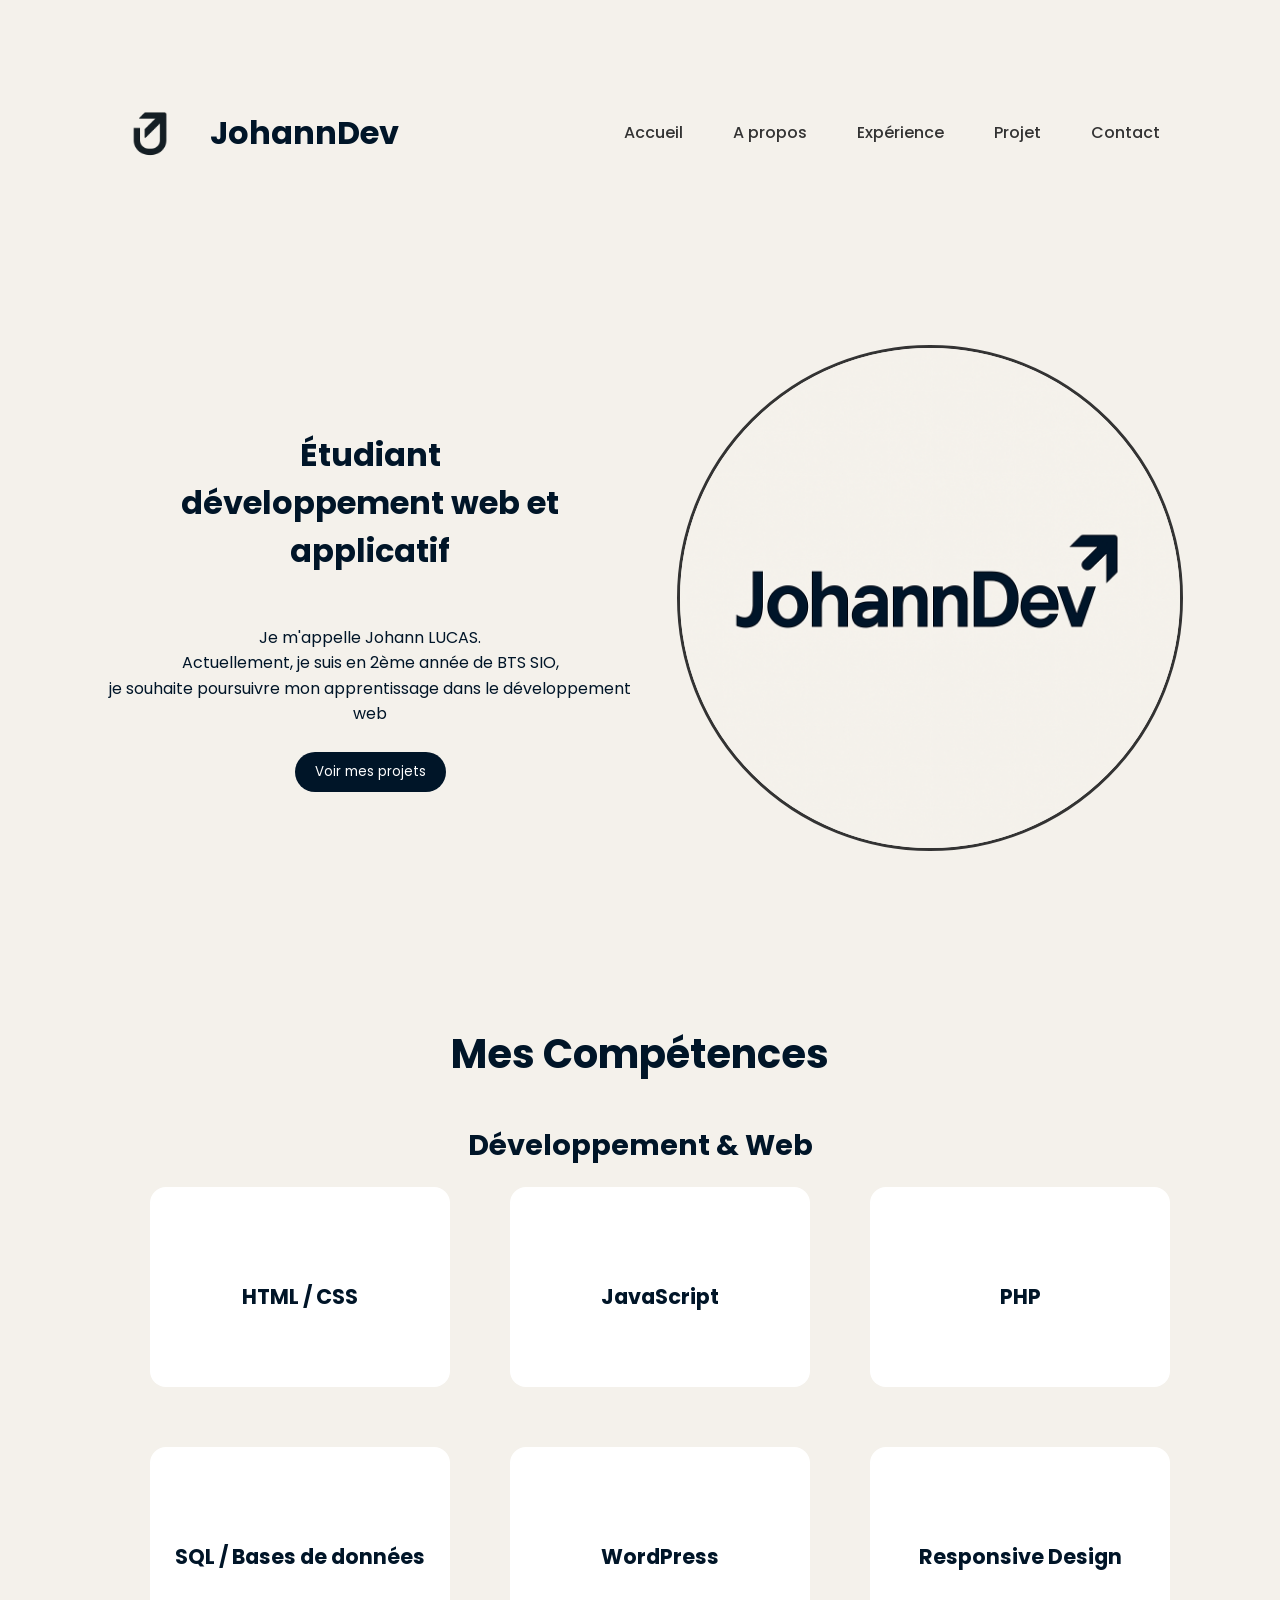
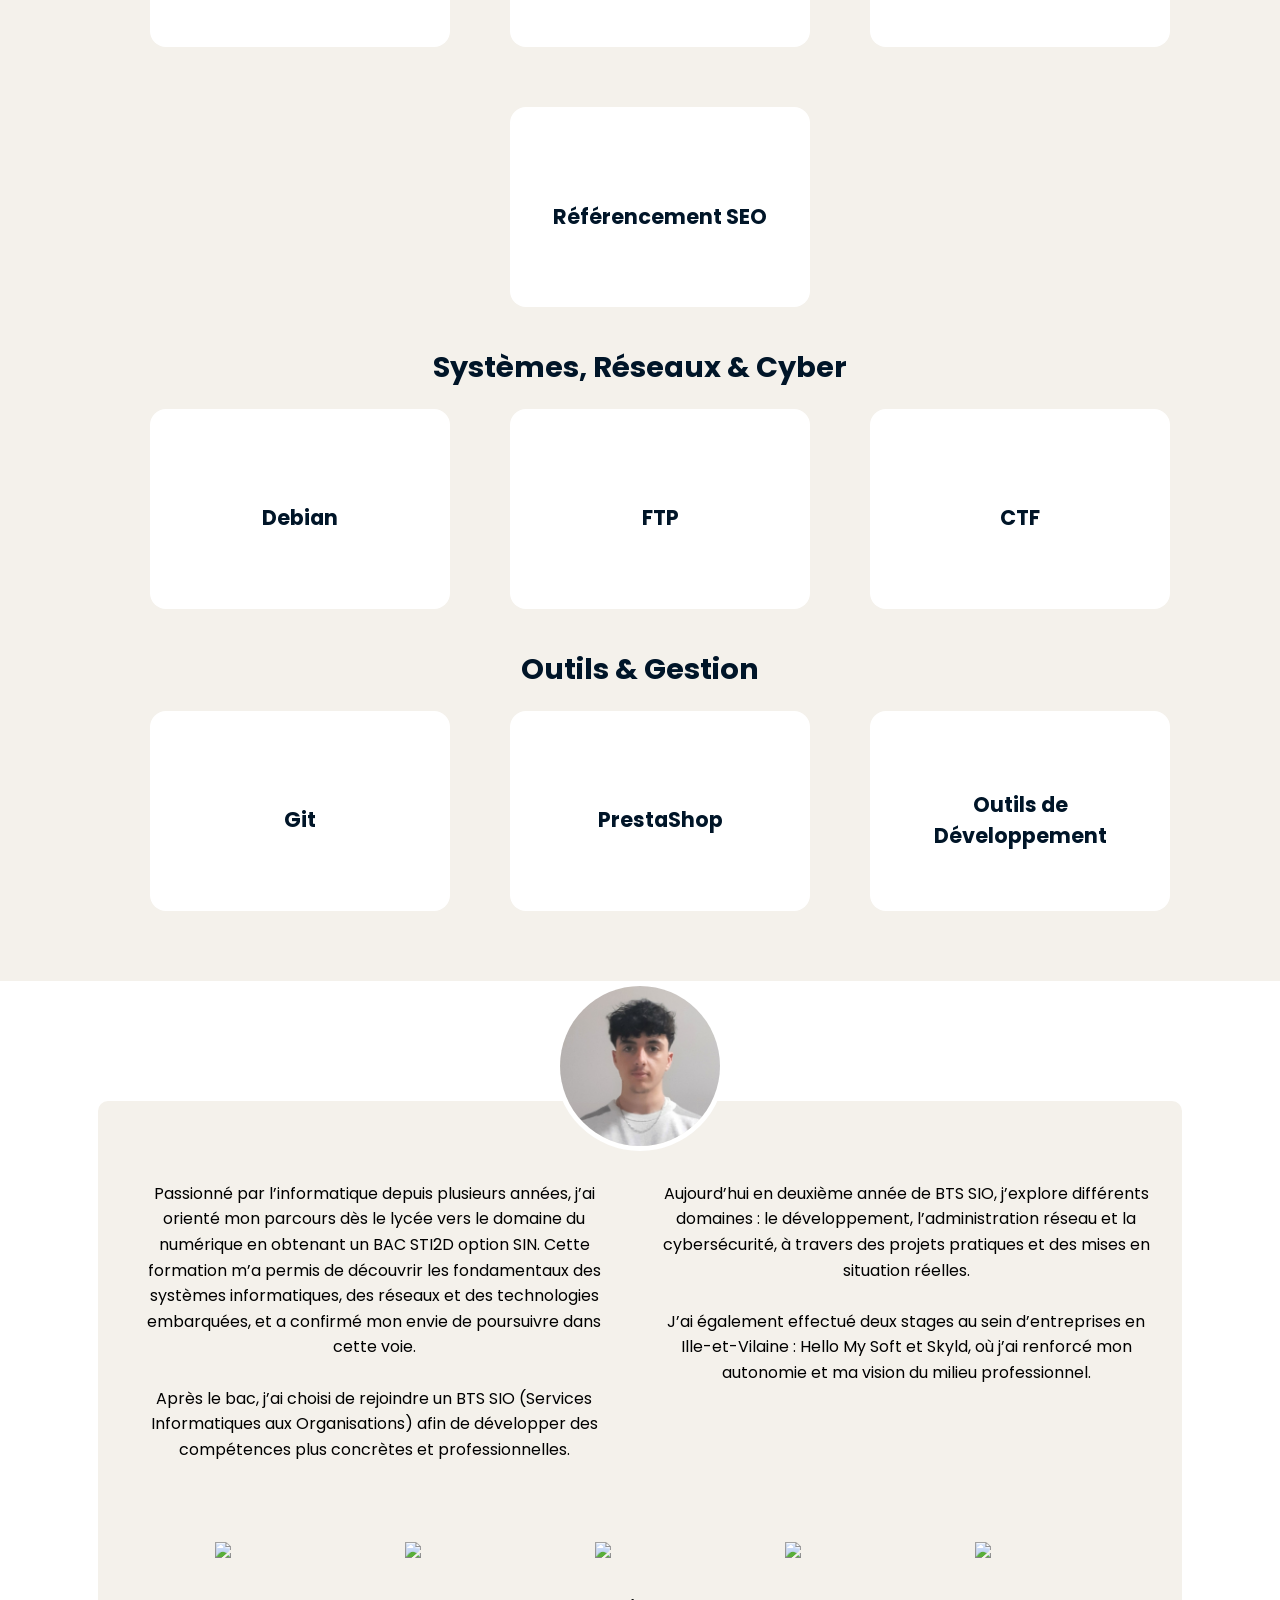
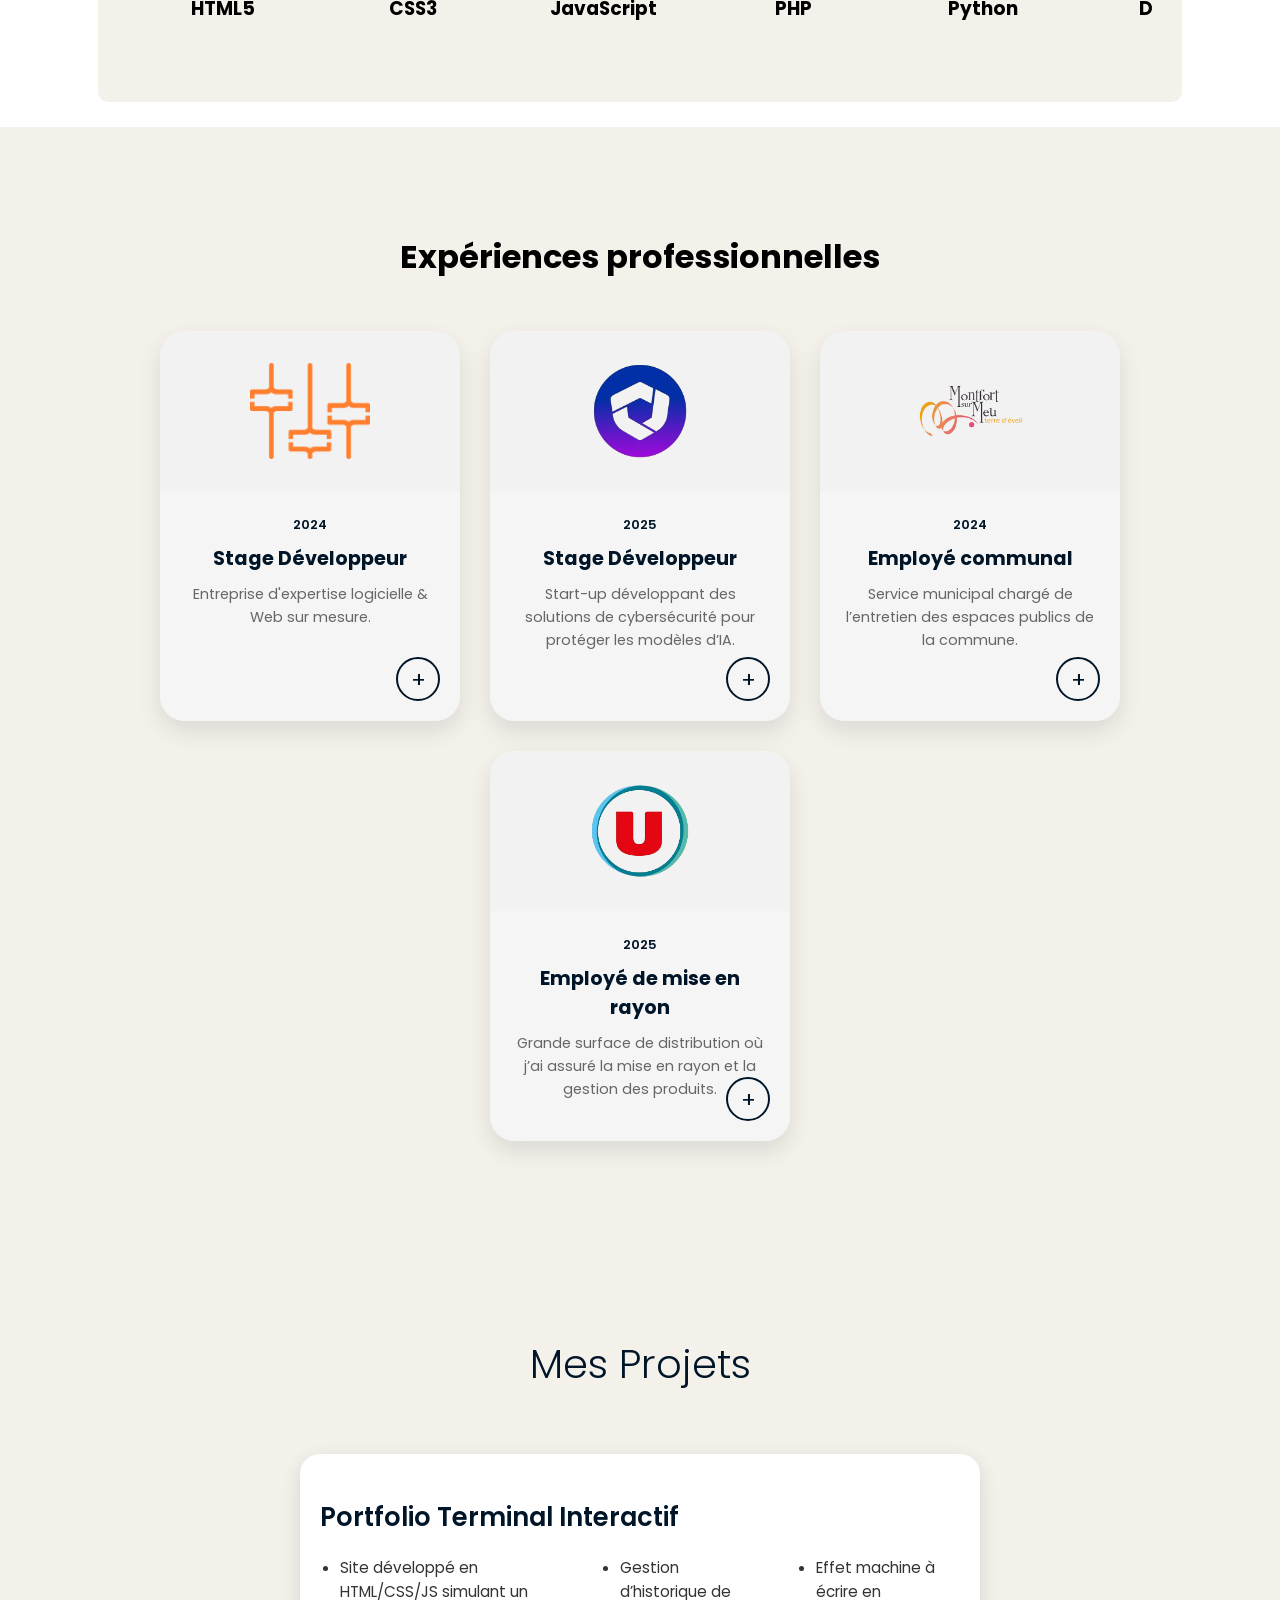
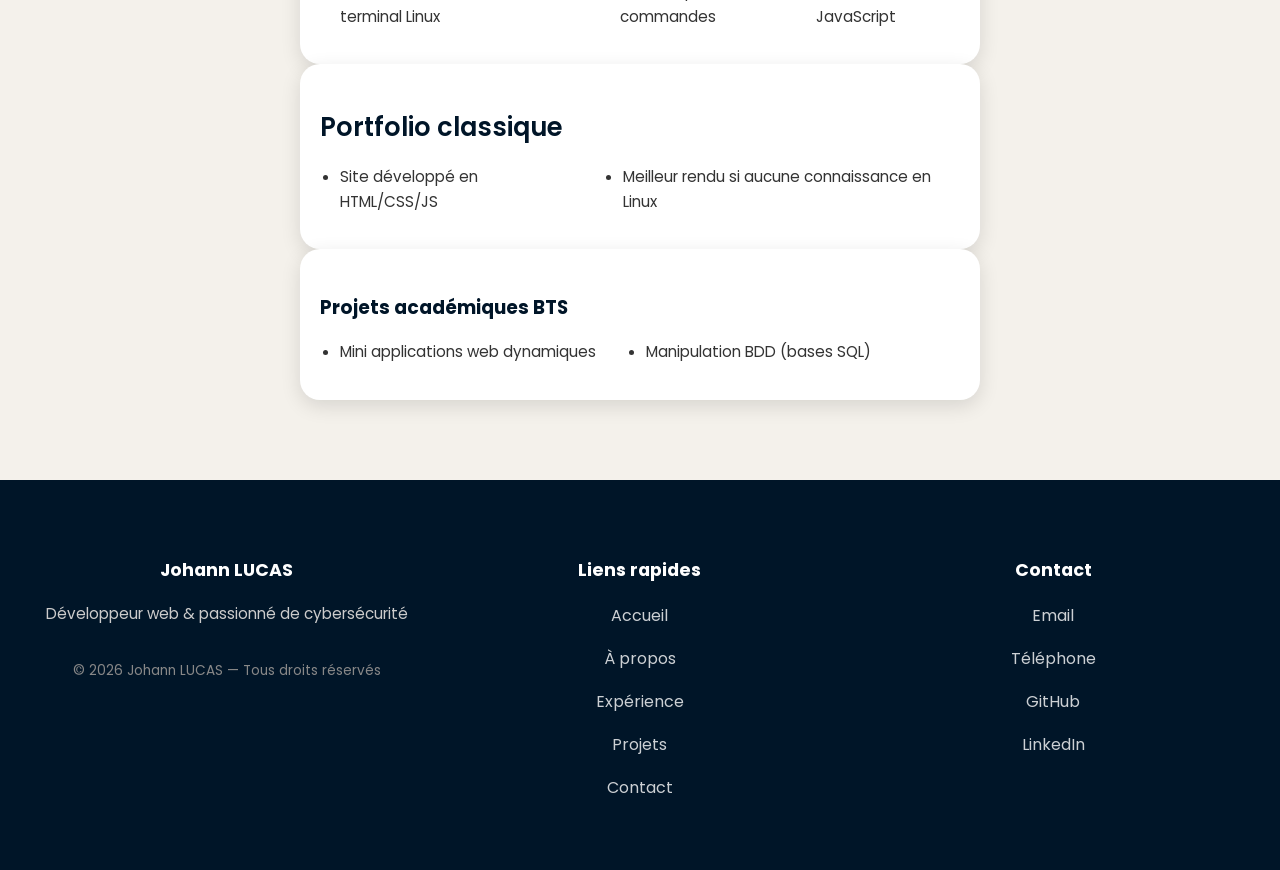
==== commit b7dd42c0: "Upgrading animation" ====
--- a/index.html
+++ b/index.html
@@ -4,21 +4,24 @@
 <head>
     <title>Portfolio - Johann LUCAS</title>
     <meta charset="utf-8" />
+    <meta name="description"
+        content="Portfolio de Johann Lucas, étudiant en BTS SIO spécialisé en développement web et cybersécurité.">
     <link rel="preconnect" href="https://fonts.googleapis.com">
     <link rel="preconnect" href="https://fonts.gstatic.com" crossorigin>
     <link href="https://fonts.googleapis.com/css2?family=Poppins:wght@300;400;600&display=swap" rel="stylesheet">
     <link rel="stylesheet" href="styles.css">
+    <link rel="stylesheet" href="https://unpkg.com/aos@2.3.4/dist/aos.css" />
     <script src="script.js" defer></script>
 </head>
 
 <body>
-    <a href="index.html">
+    <a href="index.html" data-aos="fade-down" data-aos-delay="300">
         <header>
             <h1>
                 <img src="images/Logo_menu.png" alt="Logo Menu" class="logoMenu" />
                 JohannDev
             </h1>
-            <nav>
+            <nav data-aos="fade-down" data-aos-delay="300">
                 <ul>
                     <li><a href="#accueil">Accueil</a></li>
                     <li><a href="#apropos">A propos</a></li>
@@ -30,10 +33,9 @@
         </header>
     </a>
 
-
     <!-- page Accueil -->
     <section id="accueil" class="accueil">
-        <div class="texte">
+        <div class="texte" data-aos="fade-zoom-in" data-aos-delay="600">
             <h2>
                 Étudiant <br>
                 développement web et applicatif <br>
@@ -43,7 +45,7 @@
                 je souhaite poursuivre mon apprentissage dans le développement web</p> <br>
             <button><a href="#projet">Voir mes projets</a></button>
         </div>
-        <div class="logoMain">
+        <div class="logoMain" data-aos="fade-zoom-in" data-aos-delay="600">
             <div>
                 <img src="images/Logo_main.png" alt="Logo Principal" class="logoMain" />
             </div>
@@ -54,7 +56,7 @@
     <section id="skills" class="skills">
         <h2>Mes Compétences</h2>
 
-        <div class="skills-category">
+        <div class="skills-category" data-aos="fade-up">
             <h3>Développement & Web</h3>
             <div class="cards">
                 <div class="card" data-transition="flip">
@@ -325,10 +327,7 @@
                             <h3>VS Code</h3>
                         </div>
 
-                        <script>
-                            var copy = document.querySelector(".skill-slide").cloneNode(true);
-                            document.querySelector(".icons").appendChild(copy);
-                        </script>
+
                     </div>
                 </div>
             </div>
@@ -503,6 +502,10 @@
             </div>
         </div>
     </footer>
+    <script src="https://unpkg.com/aos@2.3.4/dist/aos.js"></script>
+    <script>
+        AOS.init();
+    </script>
 </body>
 
 </html>
--- a/styles.css
+++ b/styles.css
@@ -51,6 +51,10 @@
 
 nav a:hover {
     color: #be4e4e;
+}
+
+nav ul {
+    padding: 100px;
 }
 
 ul {
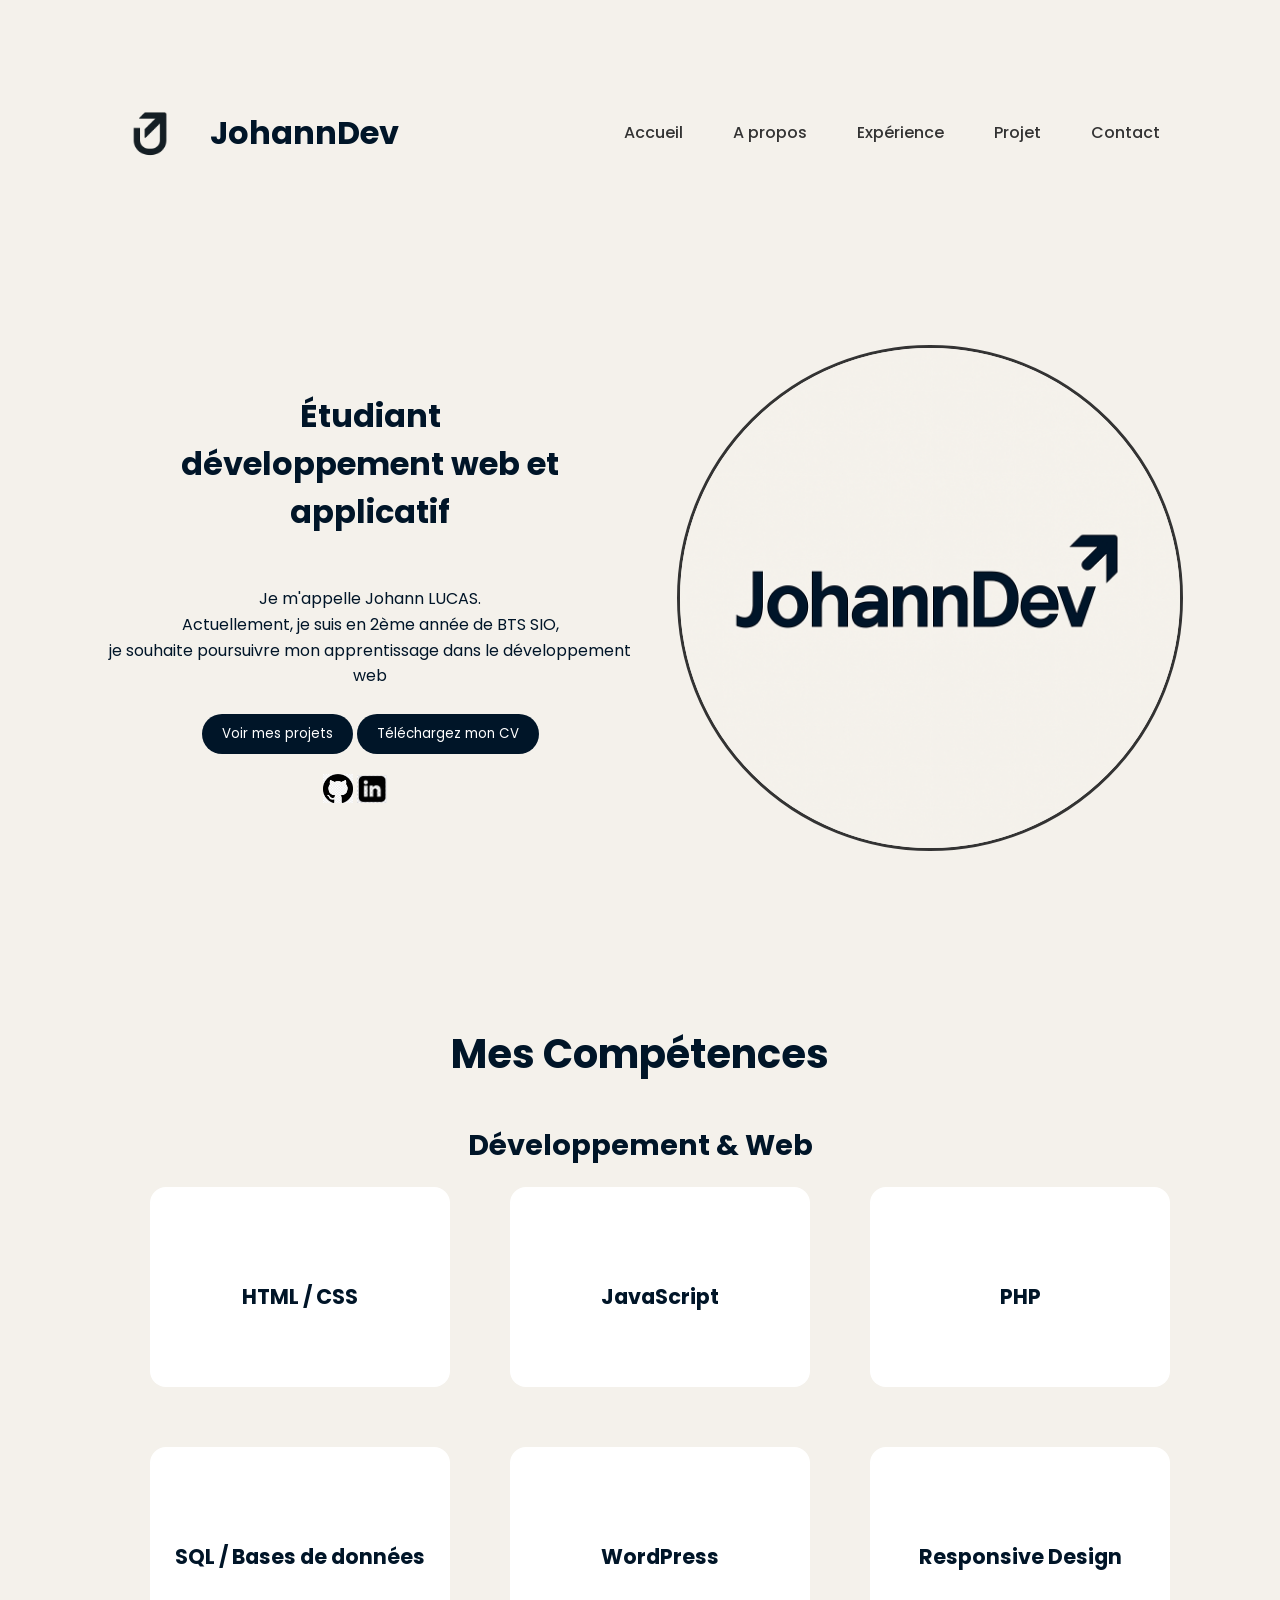
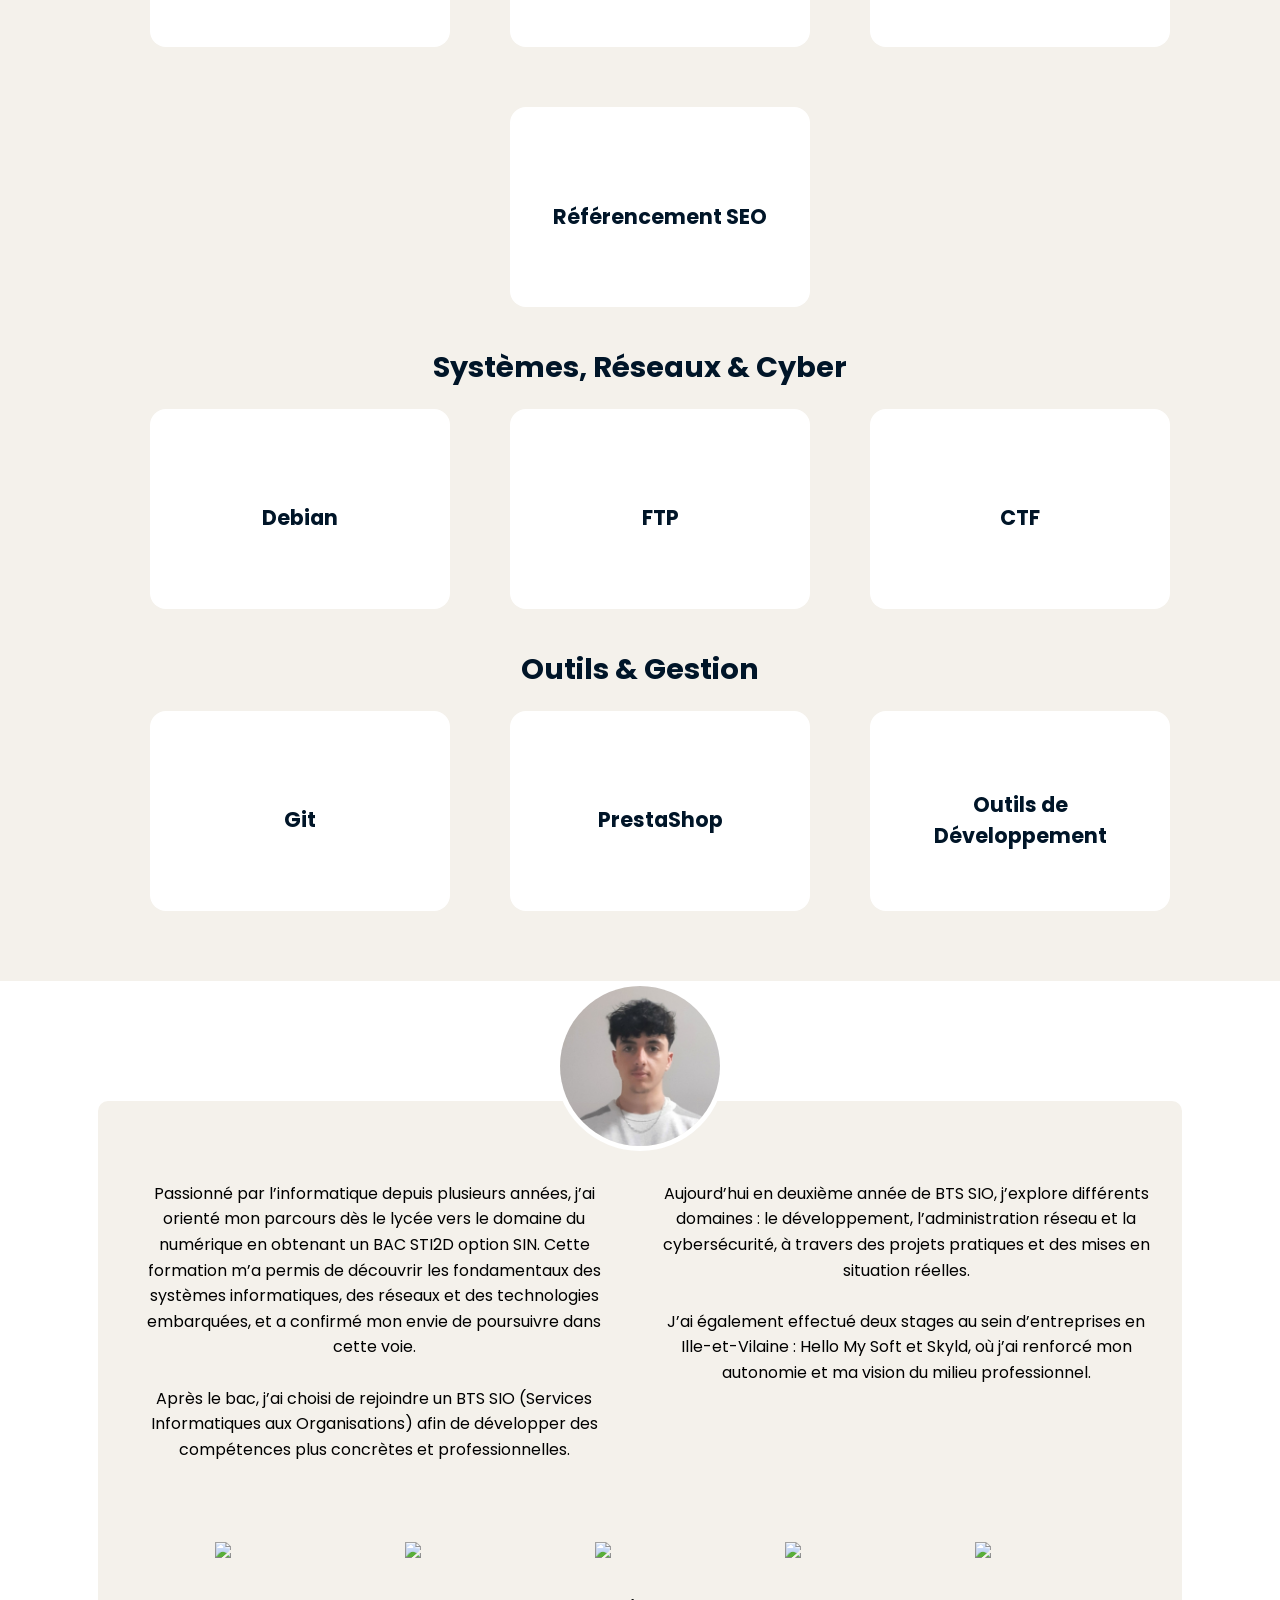
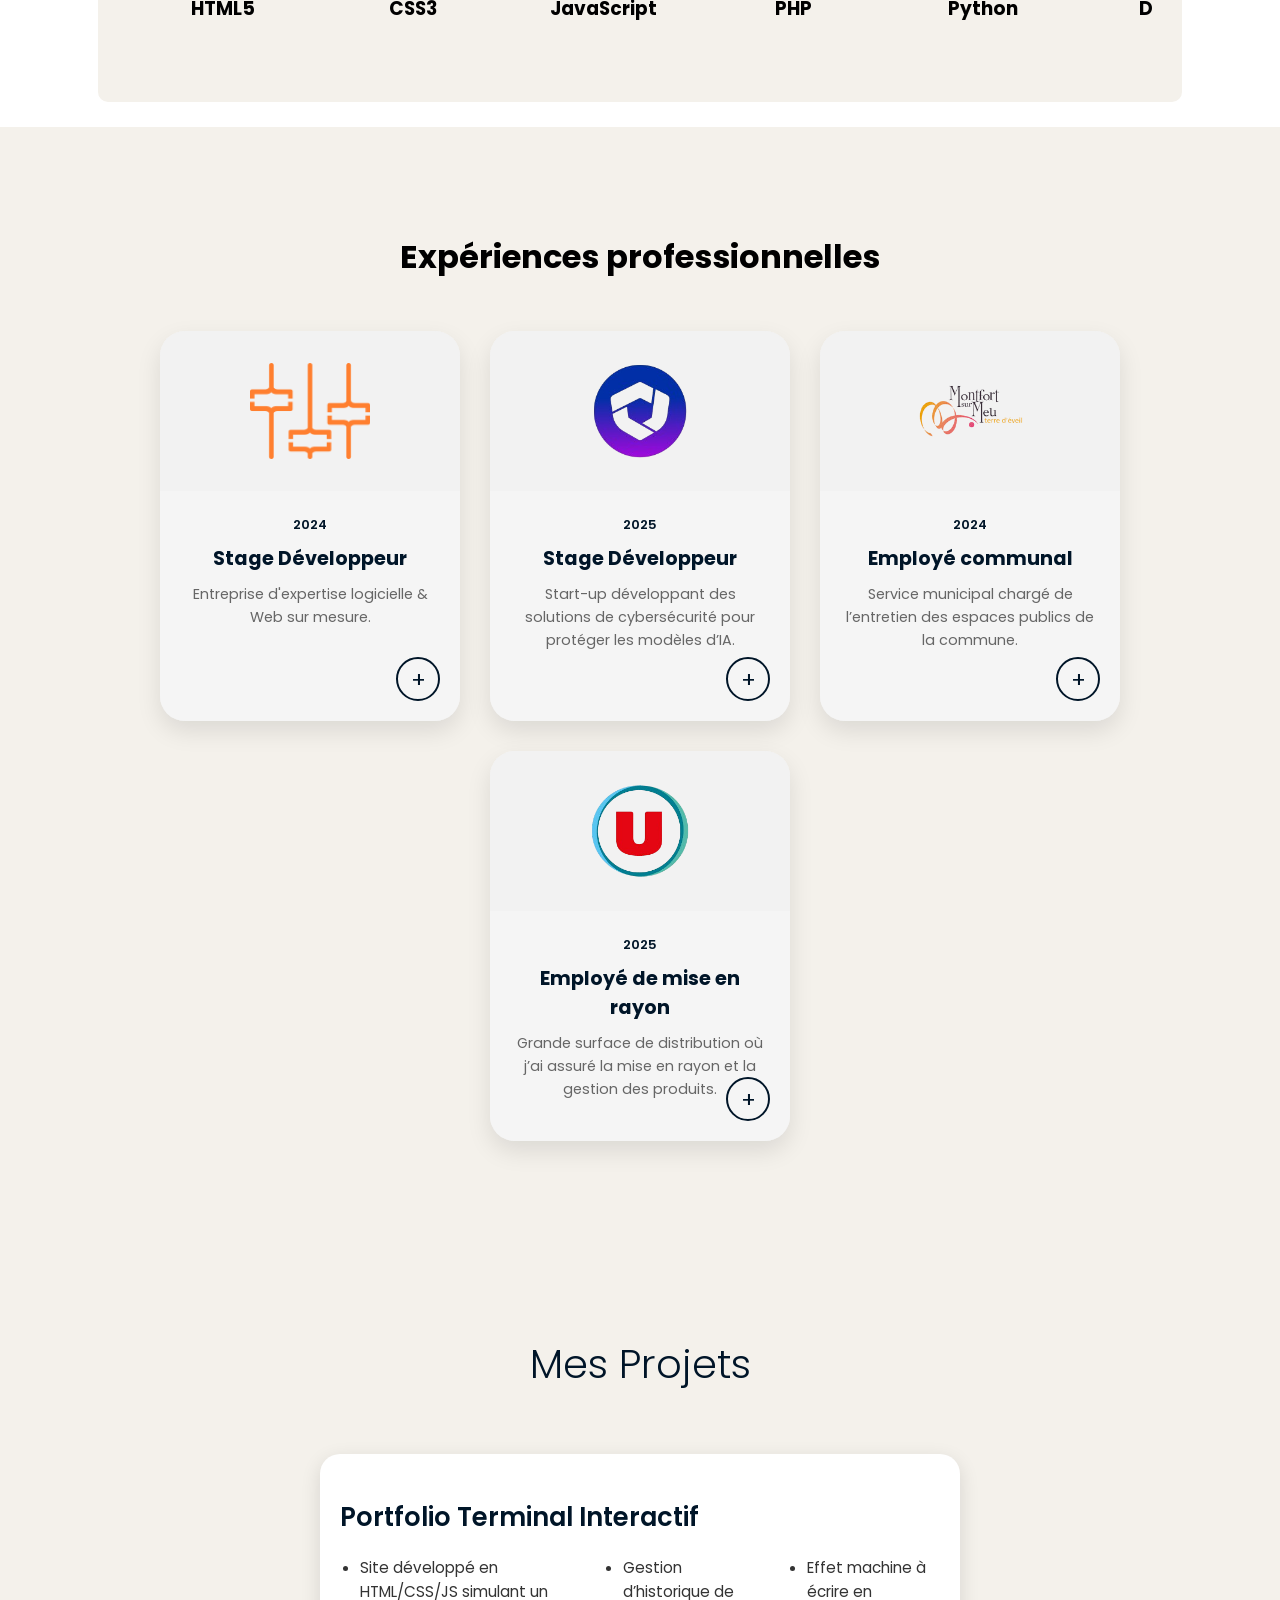
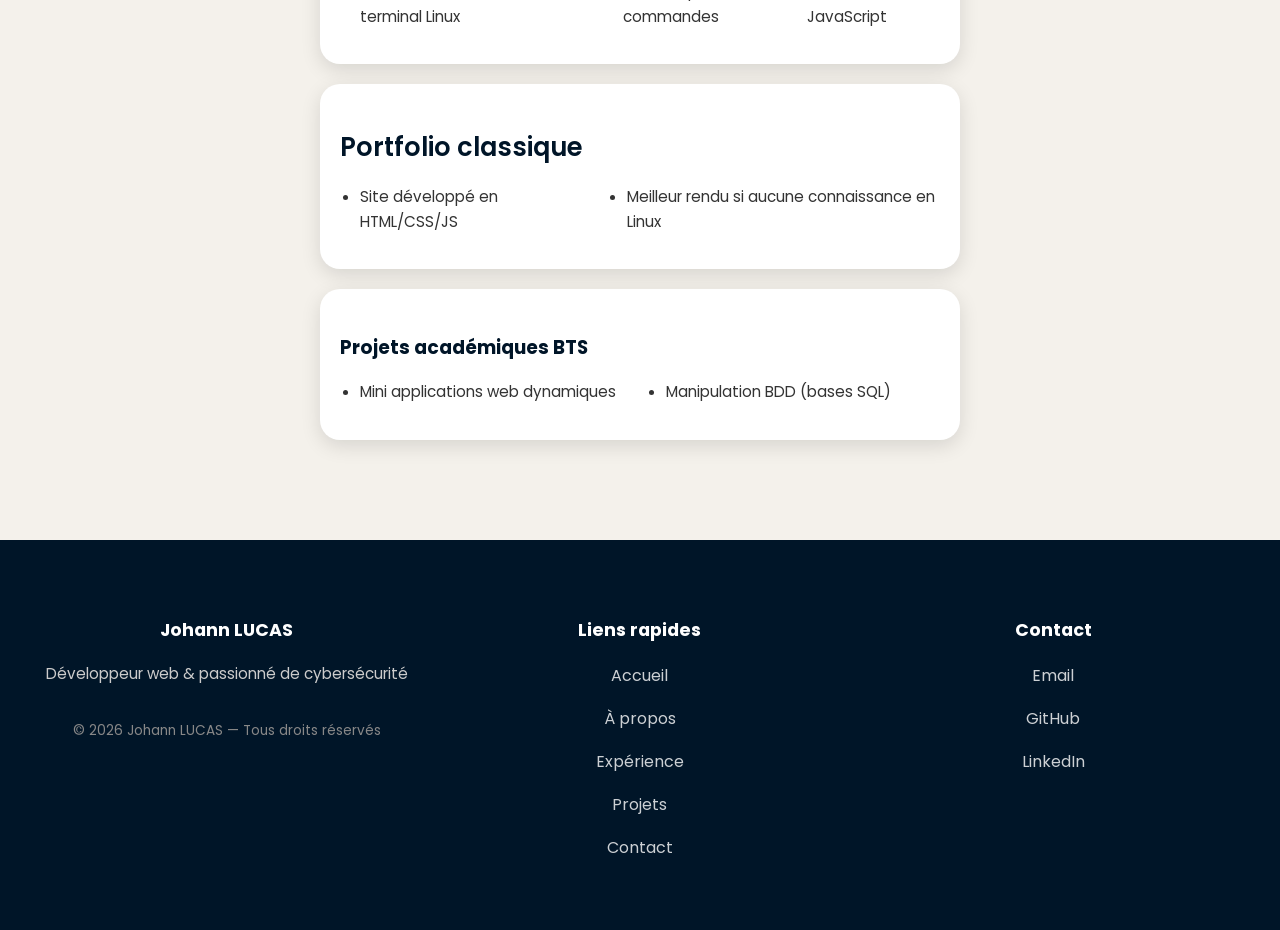
==== commit 46a27208: "adding button telecharger mon cv, adding lien github and linkedin in seciton Accueil" ====
--- a/index.html
+++ b/index.html
@@ -44,6 +44,16 @@
                 Actuellement, je suis en 2ème année de BTS SIO, <br>
                 je souhaite poursuivre mon apprentissage dans le développement web</p> <br>
             <button><a href="#projet">Voir mes projets</a></button>
+            <button><a href="assets/CV.pdf" download class="btn">Téléchargez mon CV</a></button>
+            
+            <div class="logo">
+                <a href="https://github.com/johann-lcs" target="_blank">
+                    <img src="images/github.png" width="30">
+                </a>
+                <a href="https://www.linkedin.com/in/johann-lucas-8a1825329/" target="_blank">
+                    <img src="images/linkedin.png" width="30">
+                </a>
+            </div>
         </div>
         <div class="logoMain" data-aos="fade-zoom-in" data-aos-delay="600">
             <div>
@@ -493,7 +503,6 @@
                     <h3>Contact</h3>
                     <ul>
                         <li><a href="mailto:johannlucas132@gmail.com">Email</a></li>
-                        <li><a href="tel:+330767344704">Téléphone</a></li>
                         <li><a href="https://github.com/johann-lcs" target="_blank">GitHub</a></li>
                         <li><a href="https://www.linkedin.com/in/johann-lucas-8a1825329/" target="_blank">LinkedIn</a>
                         </li>
--- a/styles.css
+++ b/styles.css
@@ -126,6 +126,11 @@
     box-shadow: 0 0 15px rgba(0, 0, 0, 0.2);
 }
 
+.logo {
+    padding: 20px;
+    padding-right: 50px;
+}
+
 * {
     font-family: 'Poppins', sans-serif;
 }
@@ -145,7 +150,6 @@
 .logoMain {
     width: 500px;
     height: auto;
-
 }
 
 .accueil {
@@ -464,6 +468,7 @@
     flex: 0 0 320px;
     background: #ffffff;
     padding: 25px 20px;
+    margin: 20px;
     border-radius: 20px;
     box-shadow: 0 6px 20px rgba(0, 0, 0, 0.12);
     text-align: left;
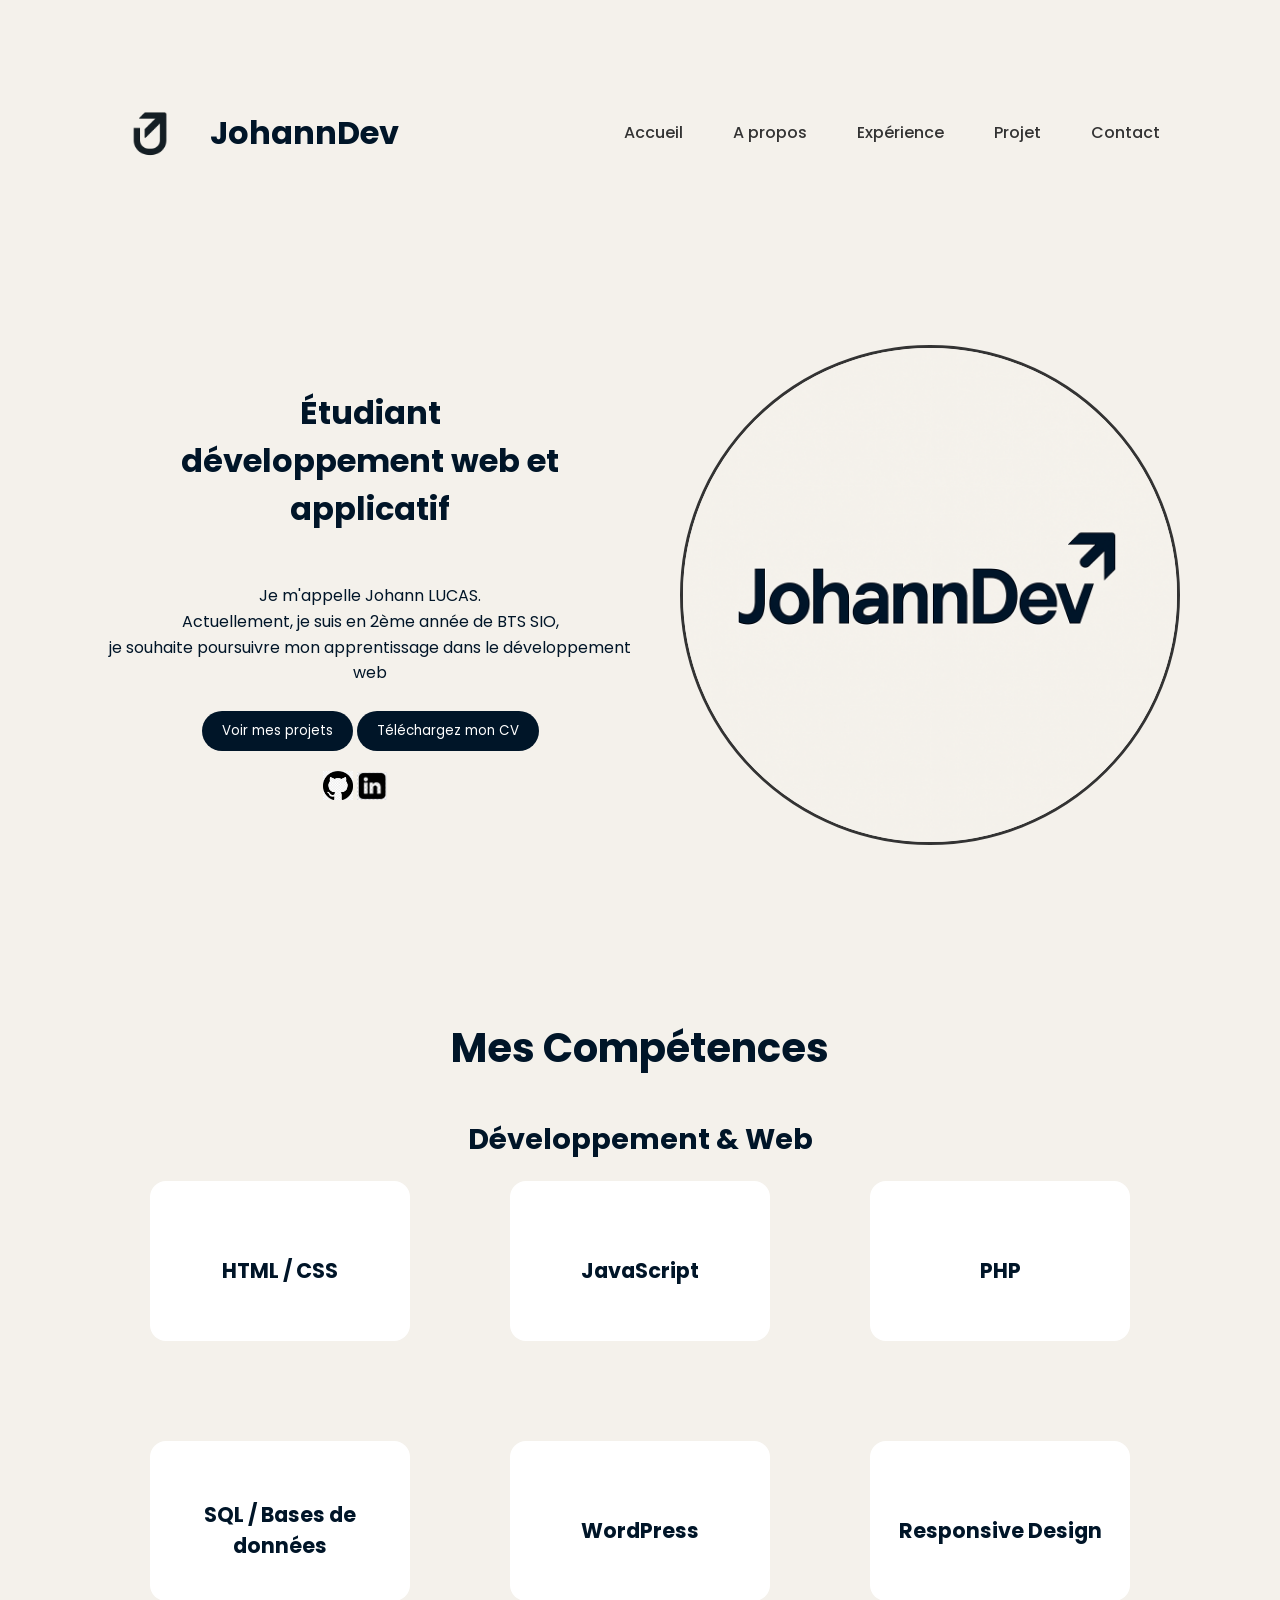
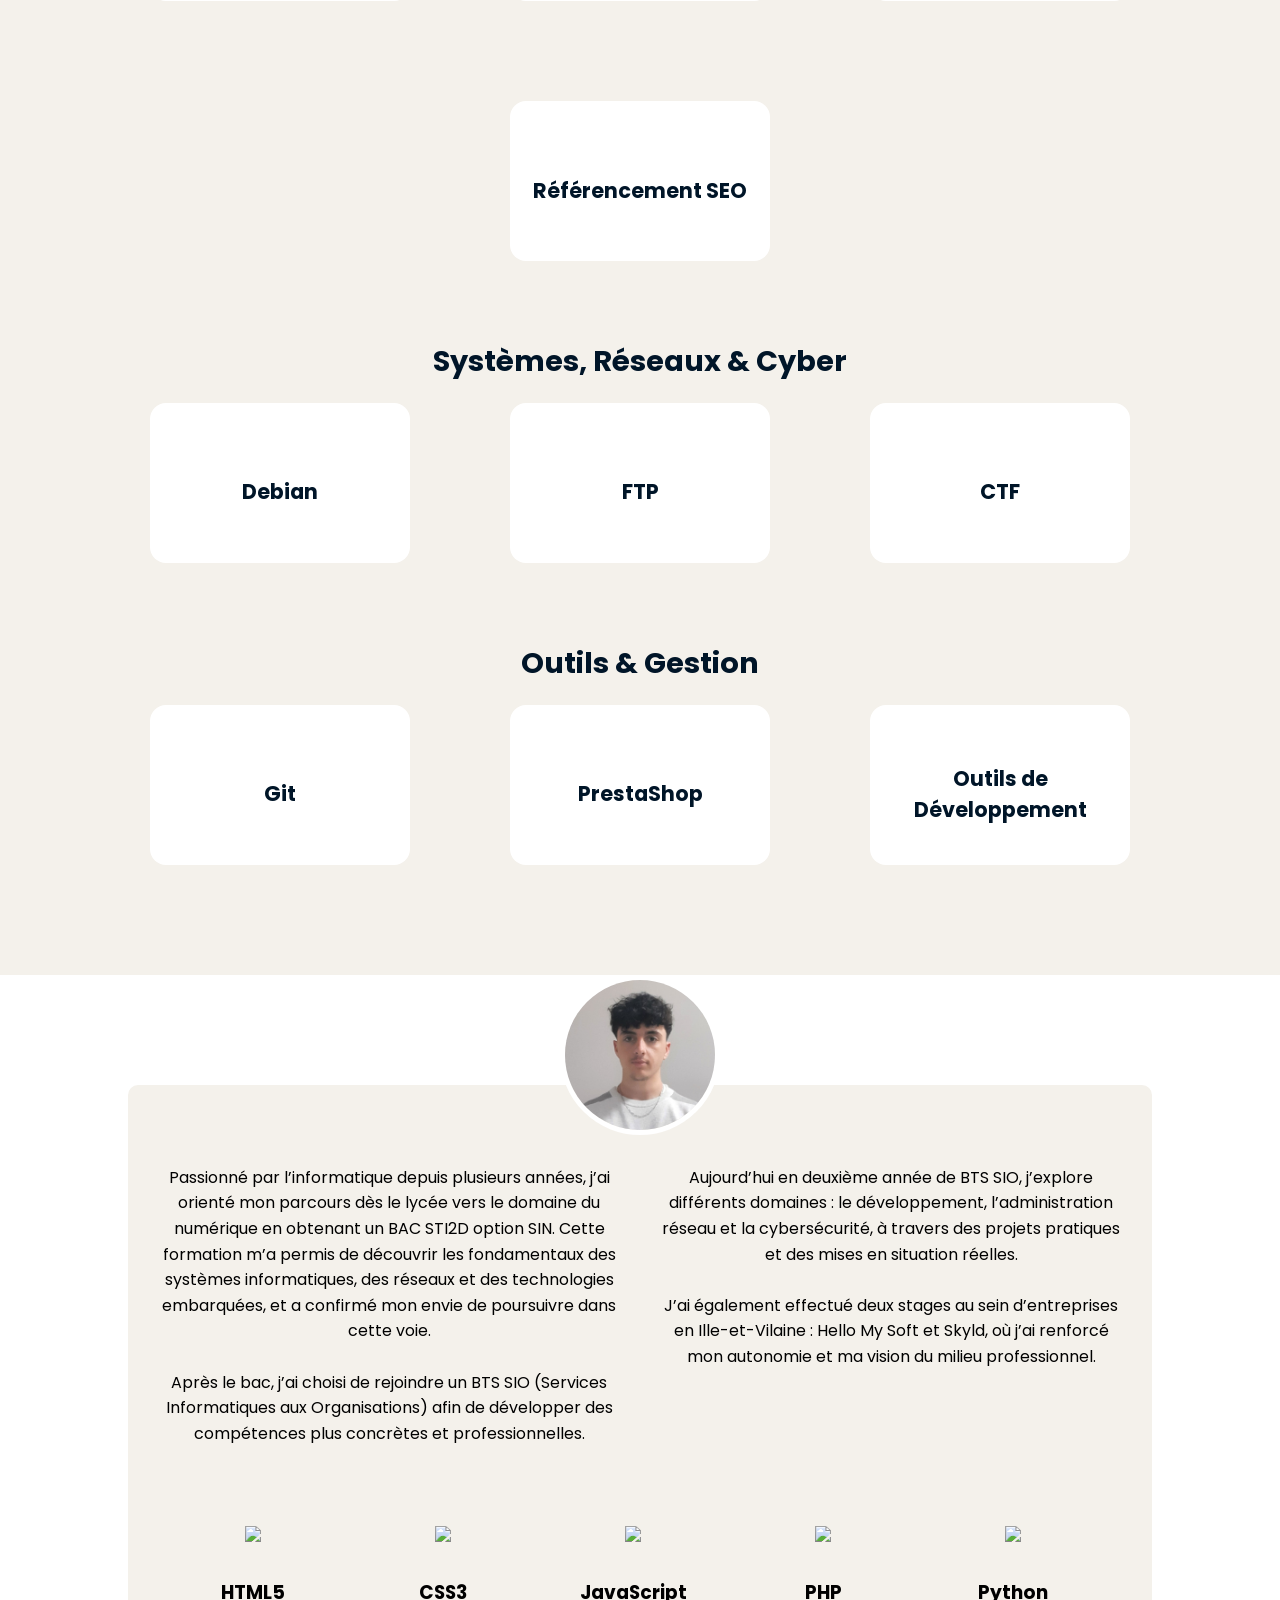
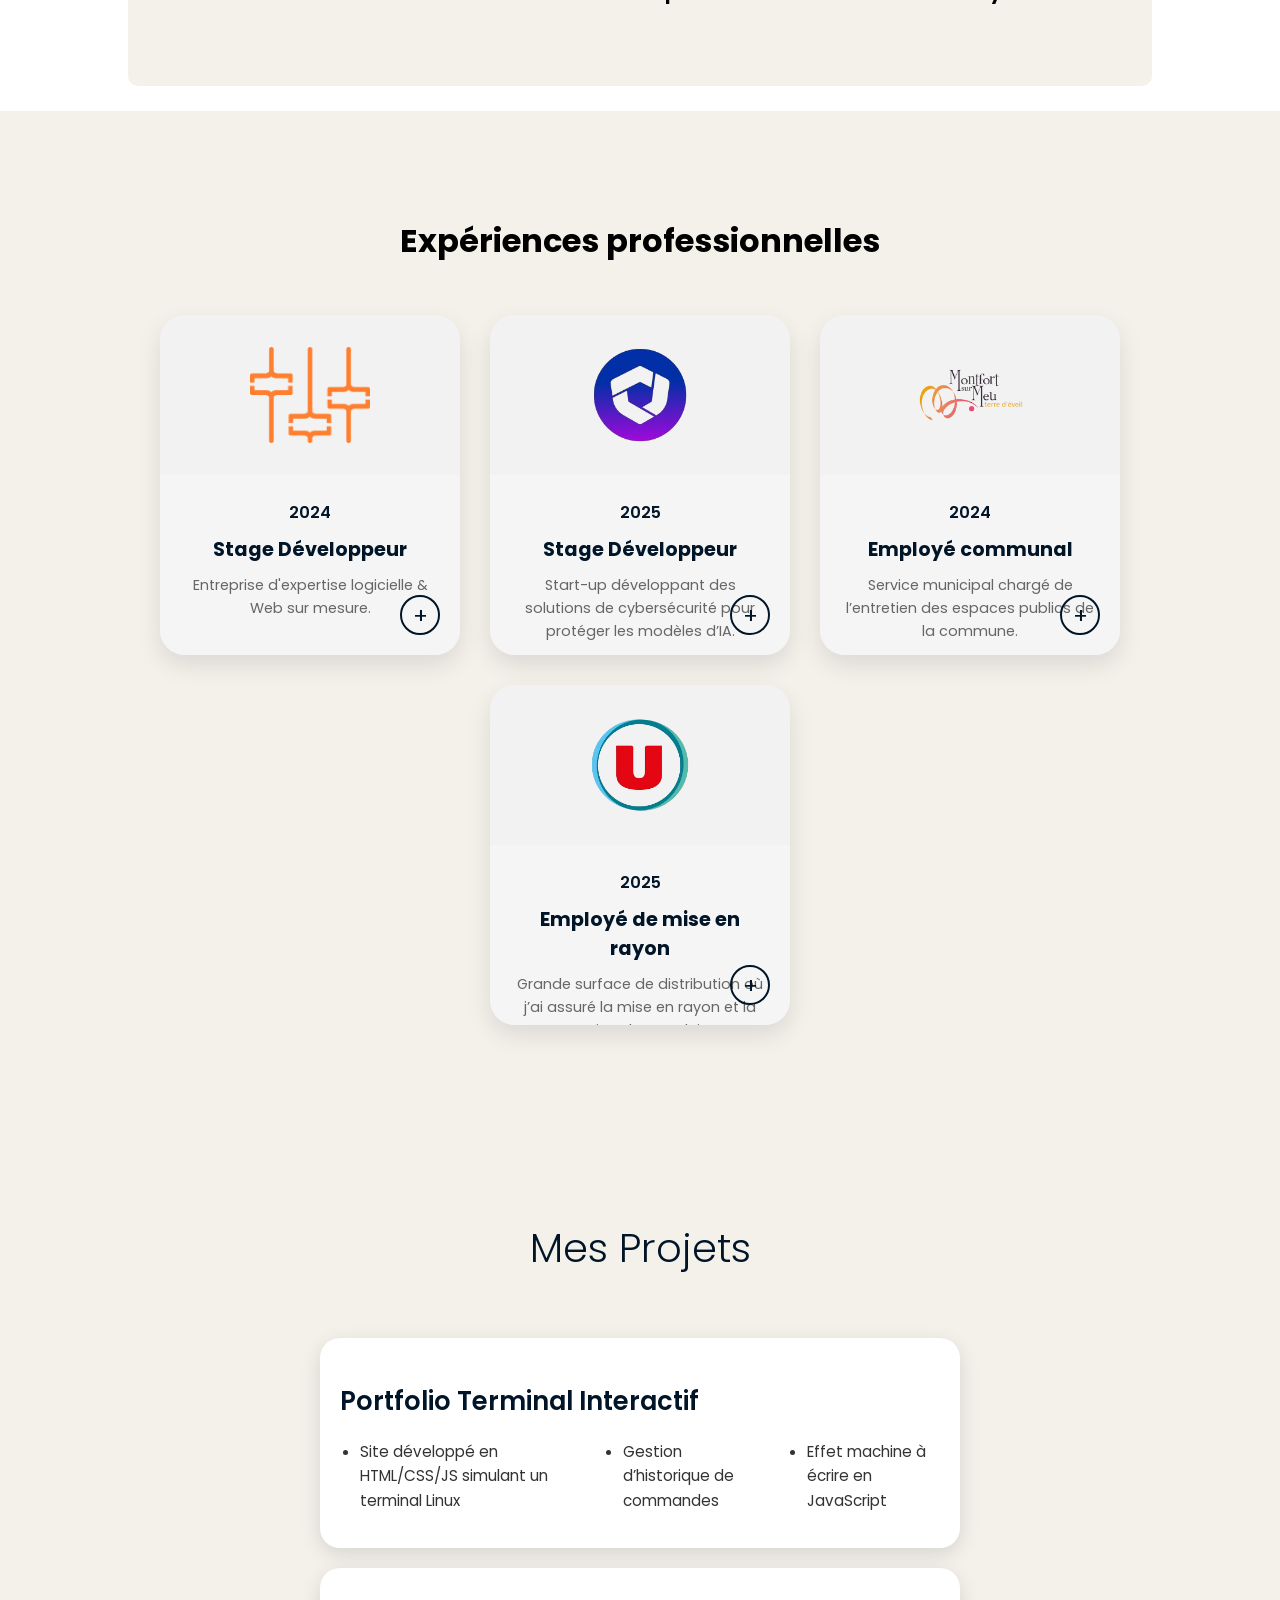
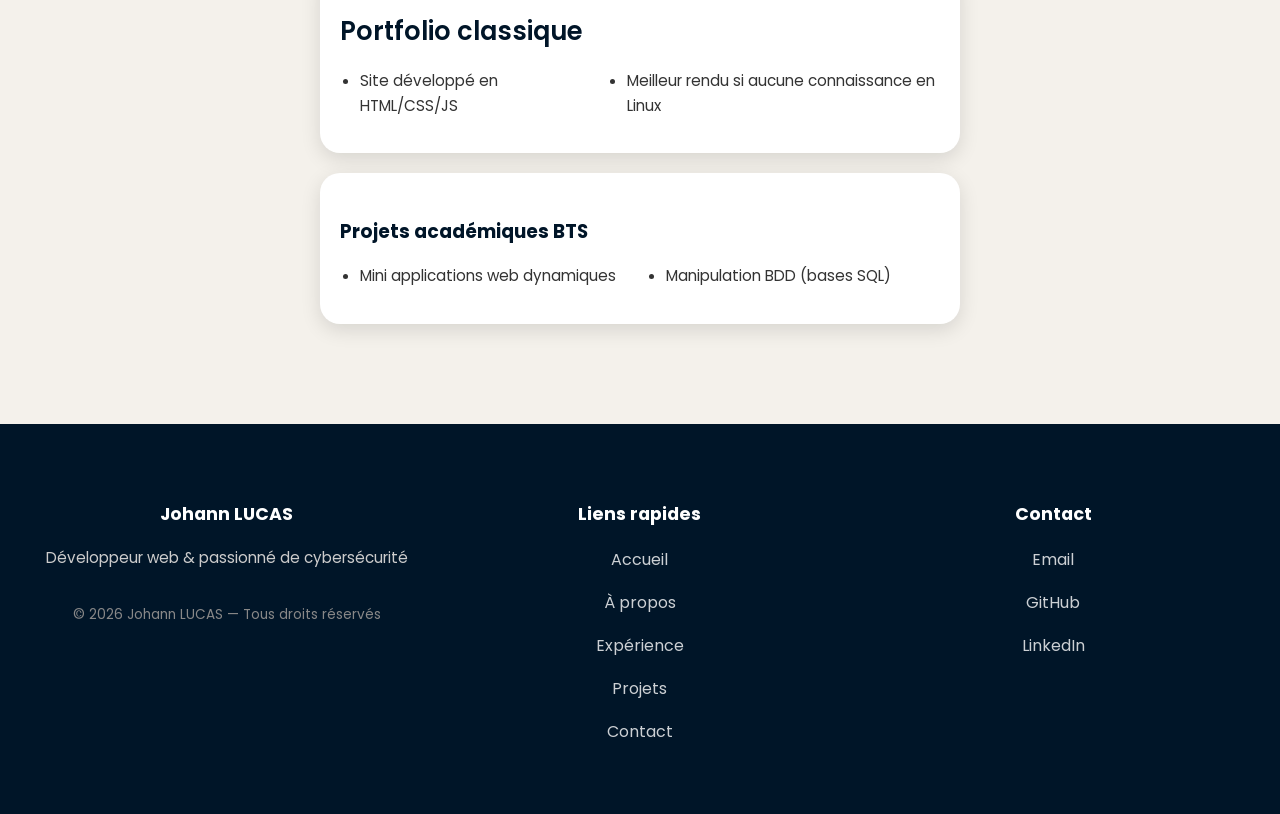
==== commit 85dd01db: "Updating reponsive v1" ====
--- a/index.html
+++ b/index.html
@@ -46,7 +46,7 @@
             <button><a href="#projet">Voir mes projets</a></button>
             <button><a href="assets/CV.pdf" download class="btn">Téléchargez mon CV</a></button>
             
-            <div class="logo">
+            <div class="logo_network">
                 <a href="https://github.com/johann-lcs" target="_blank">
                     <img src="images/github.png" width="30">
                 </a>
--- a/styles.css
+++ b/styles.css
@@ -126,7 +126,7 @@
     box-shadow: 0 0 15px rgba(0, 0, 0, 0.2);
 }
 
-.logo {
+.logo_network {
     padding: 20px;
     padding-right: 50px;
 }
@@ -725,7 +725,7 @@
 
 .experience-date {
     color: #001528;
-    font-size: 0.8rem;
+    font-size: 1rem;
     font-weight: 600;
 }
 
@@ -743,4 +743,225 @@
     max-width: 120px;
     max-height: 120px;
     object-fit: contain;
+}
+
+
+/* ============================================================
+   CORRECTIONS MOBILE UNIQUEMENT — desktop inchangé
+   ============================================================ */
+
+*, *::before, *::after {
+    box-sizing: border-box;
+}
+
+html, body {
+    overflow-x: hidden;
+}
+
+/* Burger — invisible sur desktop */
+.burger {
+    display: none;
+    flex-direction: column;
+    gap: 5px;
+    cursor: pointer;
+    background: none;
+    border: none;
+    padding: 4px;
+    flex-shrink: 0;
+}
+
+.burger span {
+    display: block;
+    width: 26px;
+    height: 2px;
+    background: #001528;
+    border-radius: 2px;
+    transition: all 0.3s ease;
+}
+
+.burger.open span:nth-child(1) { transform: translateY(7px) rotate(45deg); }
+.burger.open span:nth-child(2) { opacity: 0; }
+.burger.open span:nth-child(3) { transform: translateY(-7px) rotate(-45deg); }
+
+@media screen and (max-width: 768px) {
+
+    body {
+        padding-top: 70px;
+    }
+
+    /* Header en ligne (logo + burger) */
+    header {
+        flex-direction: row !important;
+        flex-wrap: nowrap;
+        justify-content: space-between;
+        align-items: center;
+        padding: 12px 20px;
+    }
+
+    .logoMenu {
+        width: 44px;
+        margin-left: 0;
+    }
+
+    h1 {
+        font-size: 1.1rem;
+        margin: 0;
+    }
+
+    /* Burger visible */
+    .burger {
+        display: flex;
+    }
+
+    /* Nav cachée par défaut, déroulante au tap */
+    nav {
+        display: none;
+        position: absolute;
+        top: 100%;
+        left: 0;
+        right: 0;
+        background-color: #f4f1eb;
+        padding: 16px 20px;
+        box-shadow: 0 8px 20px rgba(0,0,0,0.1);
+        z-index: 999;
+    }
+
+    nav.open {
+        display: block;
+    }
+
+    nav ul {
+        flex-direction: column;
+        gap: 0;
+        padding: 0;
+    }
+
+    nav ul li {
+        border-bottom: 1px solid rgba(0,0,0,0.08);
+    }
+
+    nav ul li:last-child {
+        border-bottom: none;
+    }
+
+    nav ul li a {
+        display: block;
+        padding: 14px 4px;
+        font-size: 1rem;
+    }
+
+    /* Section accueil : empilée */
+    .accueil {
+        flex-direction: column-reverse;
+        padding: 40px 24px;
+        gap: 24px;
+        text-align: center;
+    }
+
+    .accueil .texte {
+        flex: none;
+        width: 100%;
+    }
+
+    .accueil h2 {
+        text-align: center;
+        font-size: 1.5rem;
+    }
+
+    .accueil p {
+        text-align: center;
+    }
+
+    .accueil .logoMain {
+        flex: none;
+        width: 100%;
+    }
+
+    .accueil .logoMain img {
+        width: 200px;
+        height: 200px;
+    }
+
+    .logo_network {
+        display: flex;
+        justify-content: center;
+        padding: 16px 0;
+    }
+
+    button {
+        display: inline-block;
+        width: auto;
+        margin: 6px 4px;
+        padding: 10px 20px;
+    }
+
+    /* Skills : 2 cartes par ligne */
+    .skills {
+        padding: 50px 16px;
+    }
+
+    .cards {
+        gap: 16px;
+    }
+
+    .card {
+        width: calc(50% - 8px);
+        min-width: 140px;
+        height: 130px;
+    }
+
+    .card-back p {
+        font-size: 0.78rem;
+    }
+
+    /* À propos */
+    .background-block {
+        width: 95%;
+        padding: 70px 20px 30px;
+    }
+
+    .content-columns {
+        grid-template-columns: 1fr;
+        gap: 20px;
+        margin-bottom: 30px;
+    }
+
+    /* Expérience : empilée */
+    .experience-container {
+        flex-direction: column;
+        align-items: center;
+    }
+
+    .experience-card {
+        width: 100%;
+        max-width: 380px;
+    }
+
+    /* Projets */
+    .projet {
+        padding: 60px 20px;
+    }
+
+    /* Footer */
+    .footer-clean .footer-container {
+        flex-direction: column;
+        align-items: center;
+    }
+}
+
+@media screen and (max-width: 480px) {
+    .accueil .logoMain img {
+        width: 160px;
+        height: 160px;
+    }
+
+    .cards {
+        flex-direction: column;
+        align-items: center;
+    }
+
+    .card {
+        width: 100%;
+        max-width: 280px;
+    }
 }
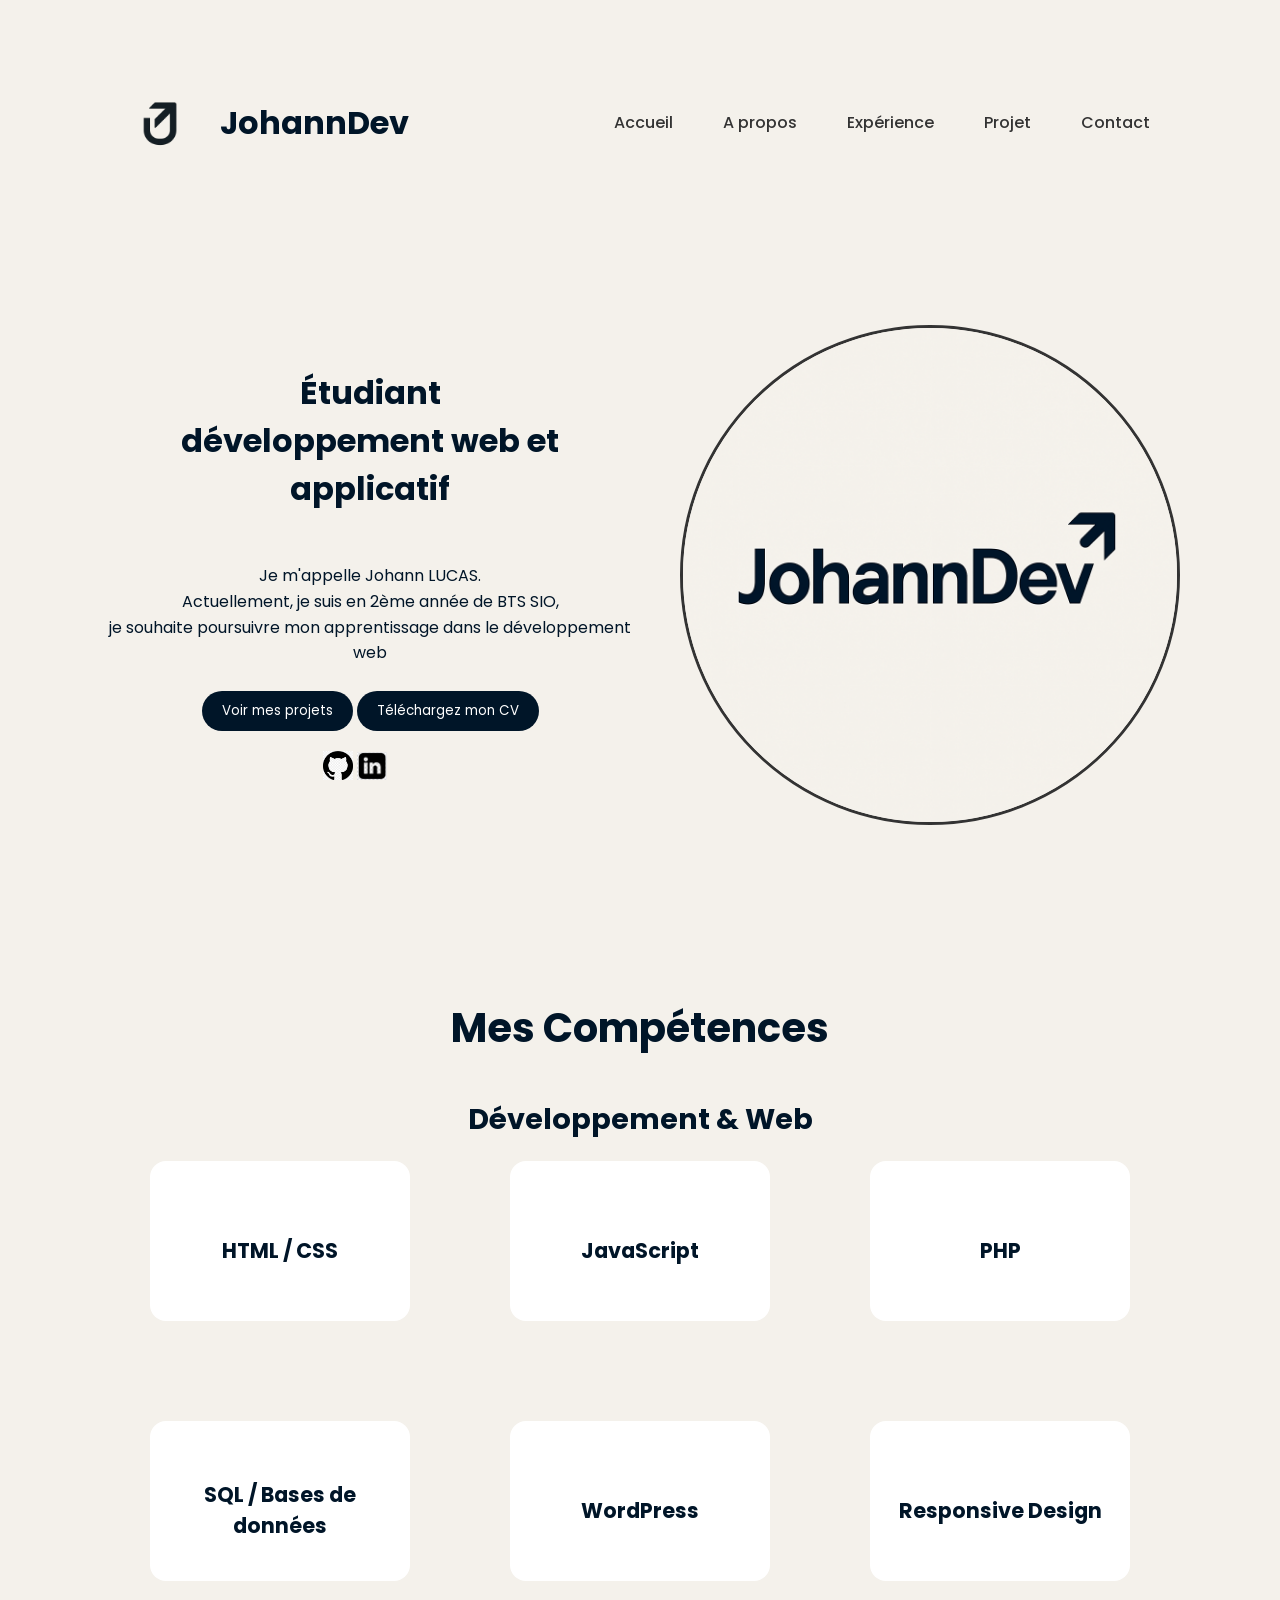
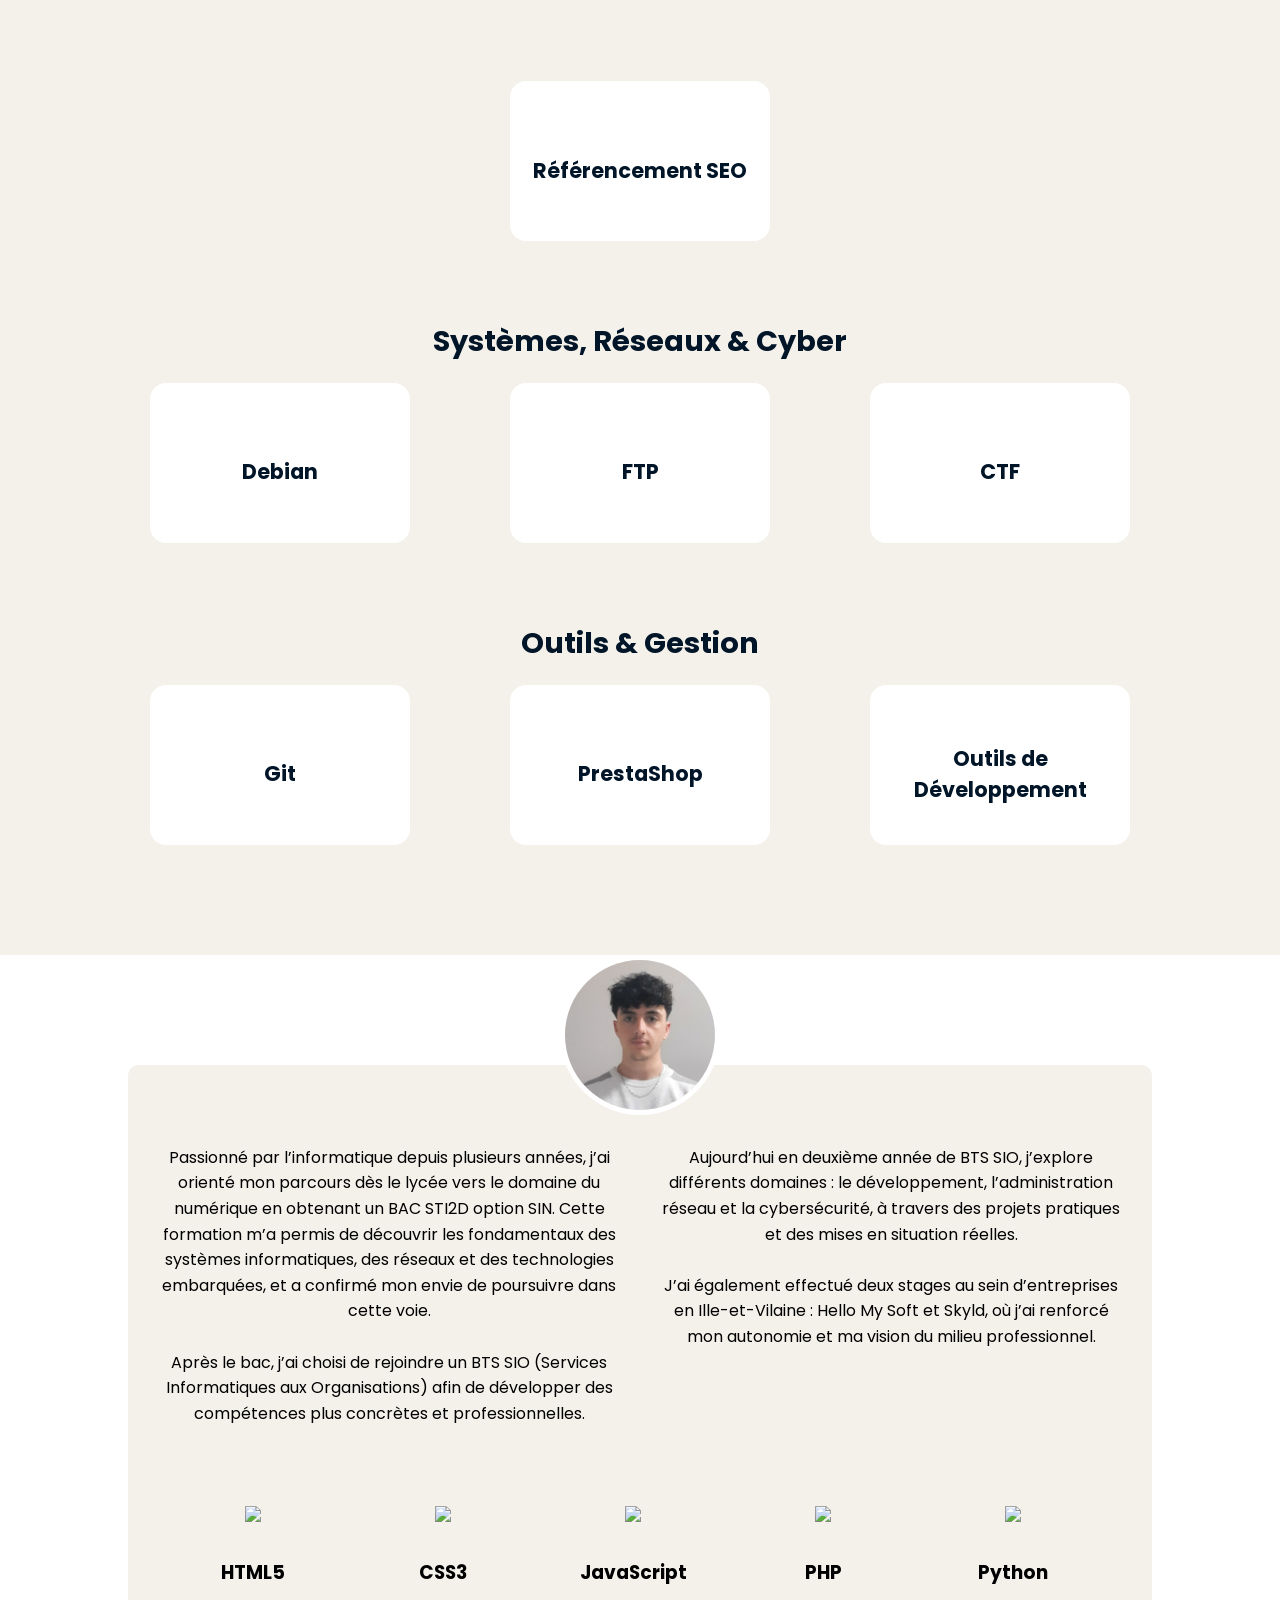
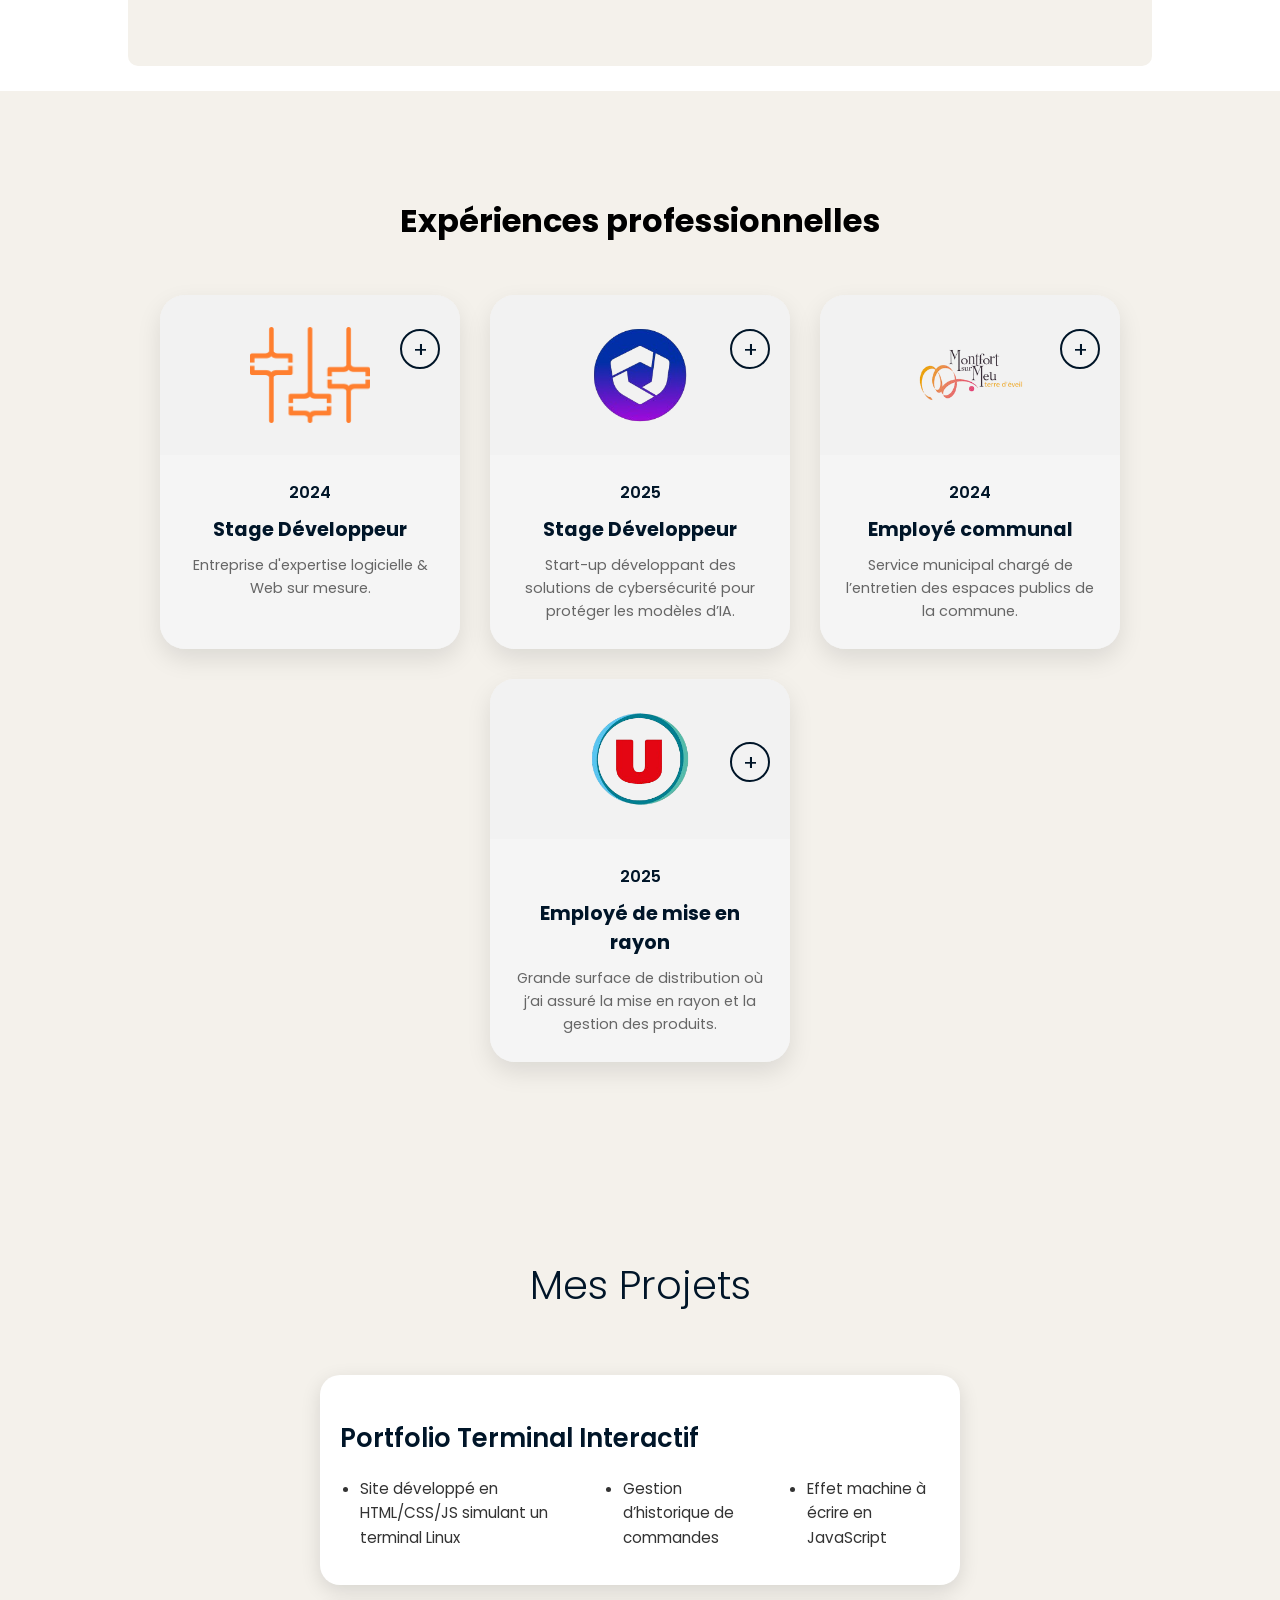
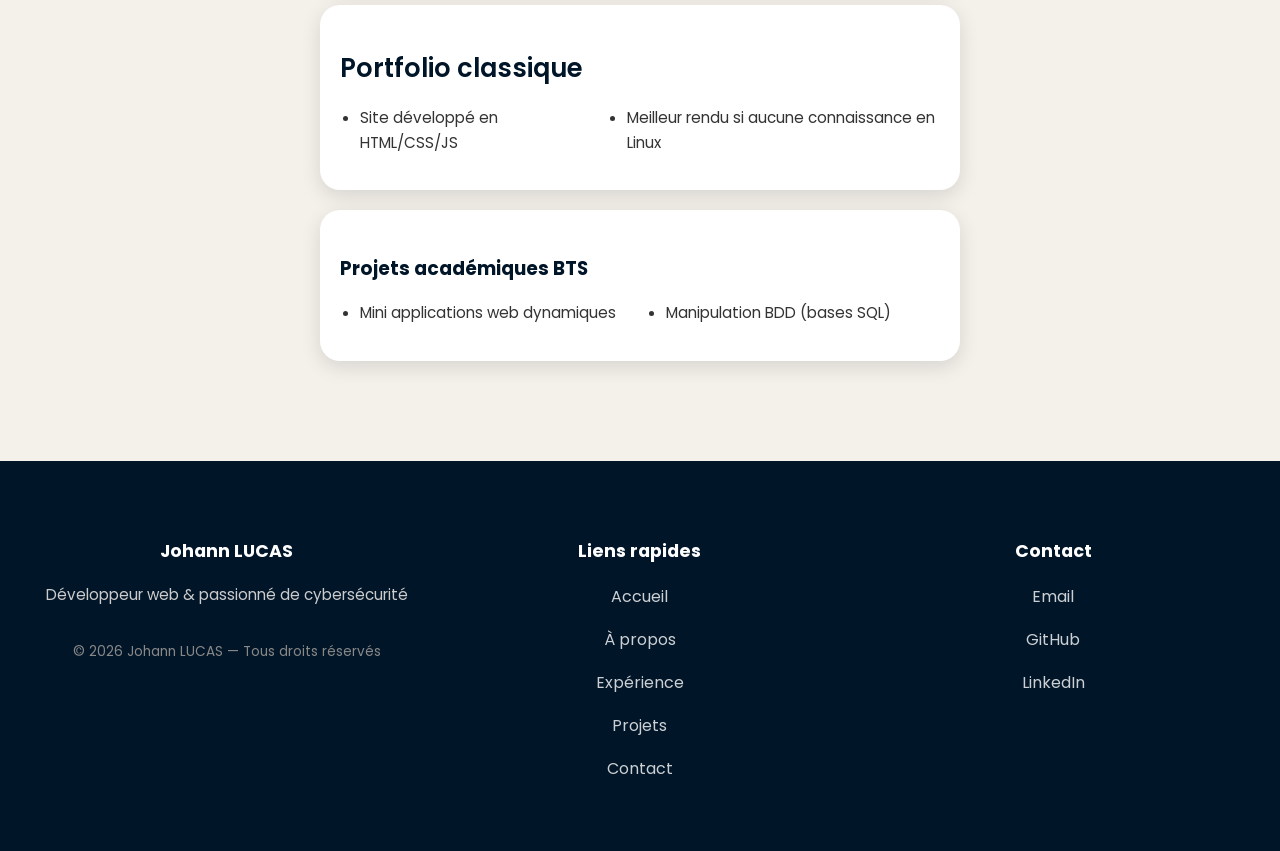
==== commit b38a310e: "Updating header fix" ====
--- a/index.html
+++ b/index.html
@@ -6,6 +6,7 @@
     <meta charset="utf-8" />
     <meta name="description"
         content="Portfolio de Johann Lucas, étudiant en BTS SIO spécialisé en développement web et cybersécurité.">
+    <link rel="icon" type="image/x-icon" href="images\Logo_menu.png">
     <link rel="preconnect" href="https://fonts.googleapis.com">
     <link rel="preconnect" href="https://fonts.gstatic.com" crossorigin>
     <link href="https://fonts.googleapis.com/css2?family=Poppins:wght@300;400;600&display=swap" rel="stylesheet">
--- a/styles.css
+++ b/styles.css
@@ -31,7 +31,7 @@
     display: flex;
     align-items: center;
     justify-content: space-between;
-    padding: 20px;
+    padding: 10px 30px;
     background-color: #f4f1eb;
     transition: all 0.3s ease;
     color: #333;
@@ -671,7 +671,7 @@
     display: flex;
     flex-direction: column;
 
-    height: 180px;
+    flex-grow: 1;
 }
 
 .experience-content h3 {
@@ -691,6 +691,7 @@
     position: absolute;
     bottom: 20px;
     right: 20px;
+    height: 300px;
 }
 
 .experience-bottom a {
@@ -754,9 +755,7 @@
     box-sizing: border-box;
 }
 
-html, body {
-    overflow-x: hidden;
-}
+
 
 /* Burger — invisible sur desktop */
 .burger {
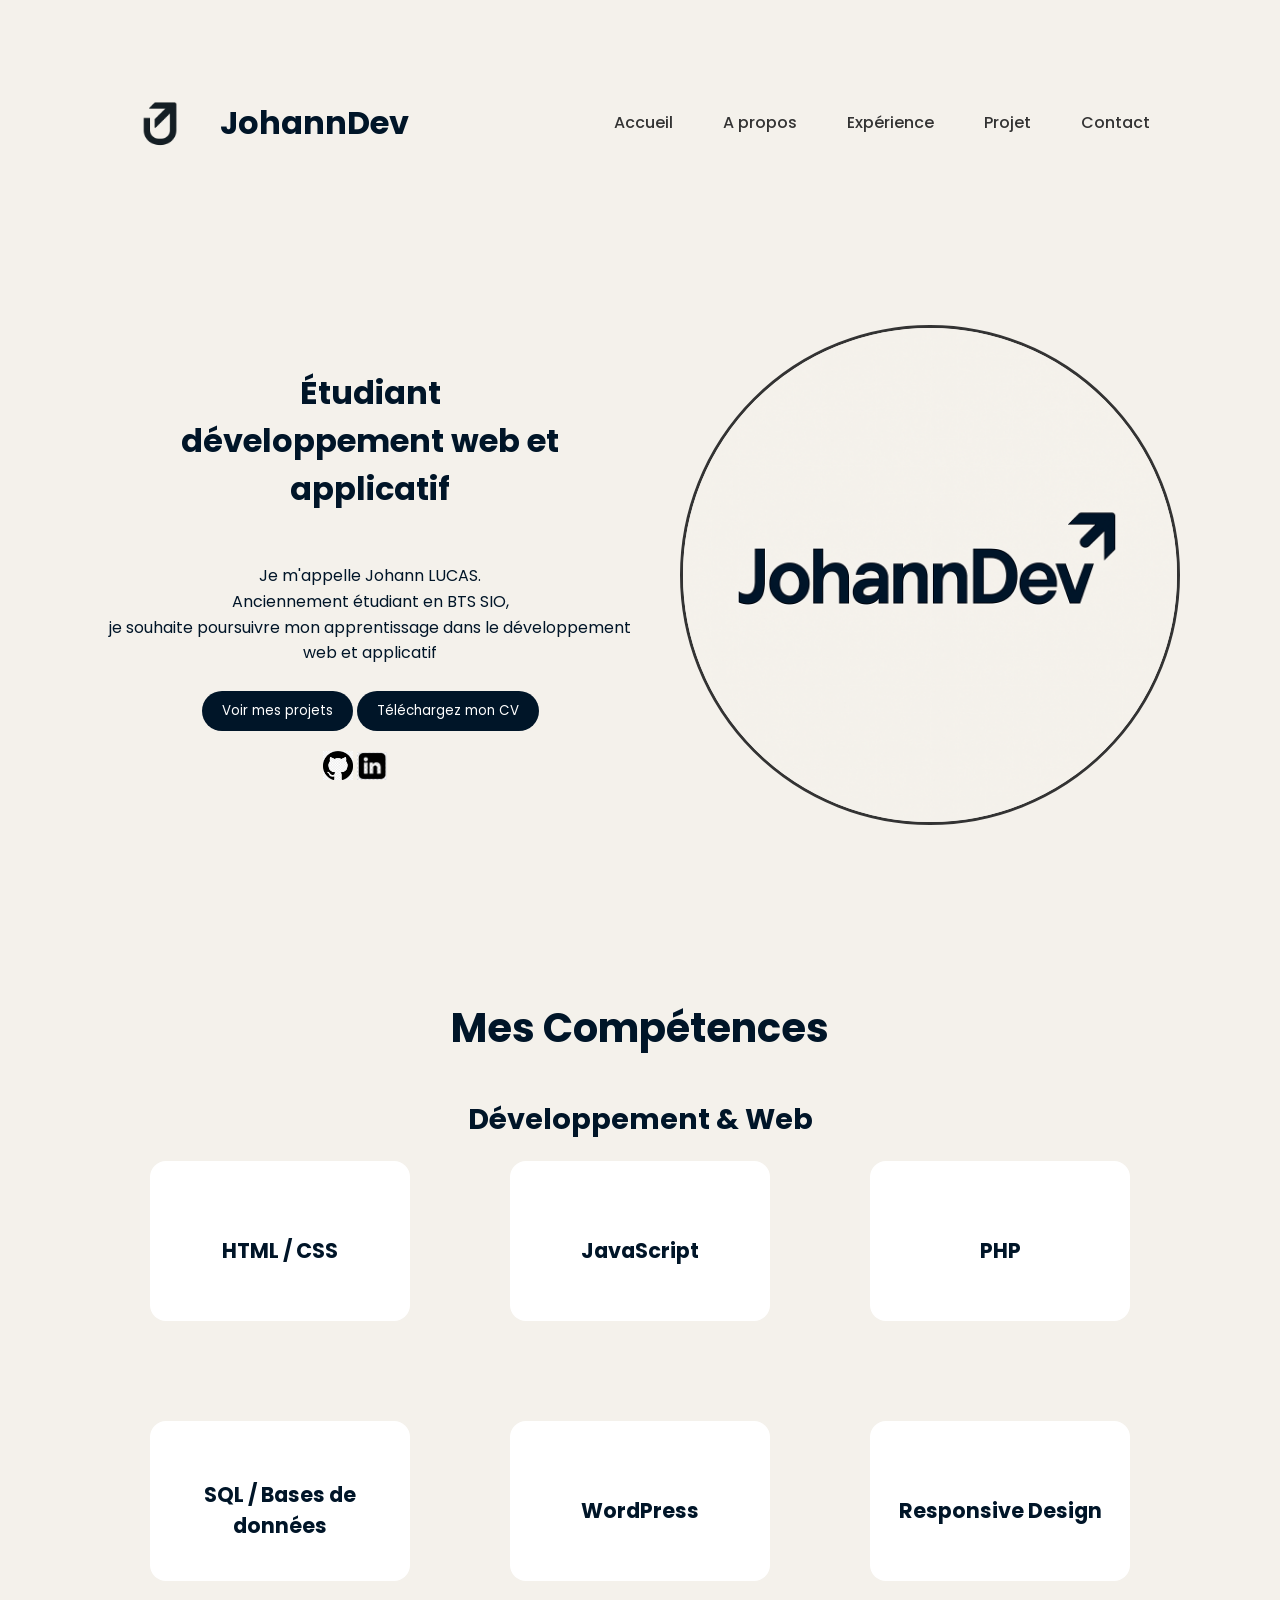
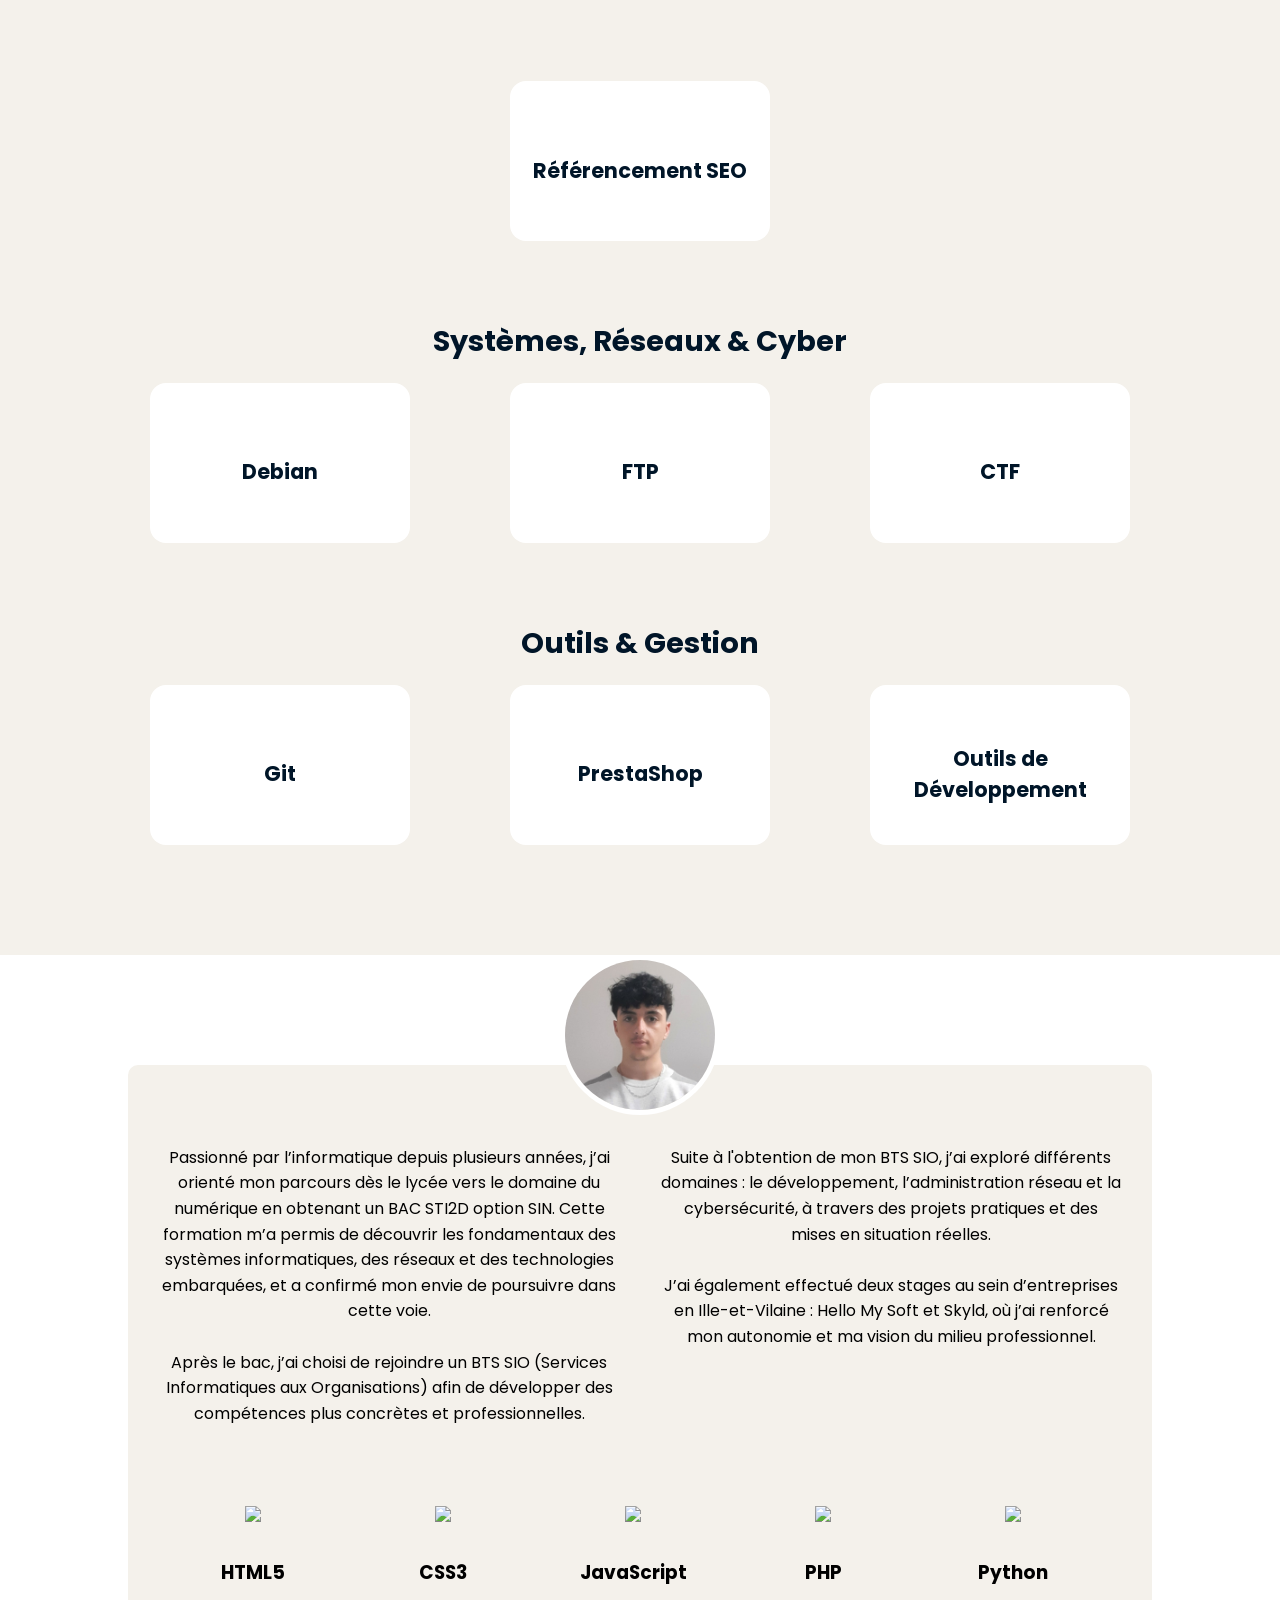
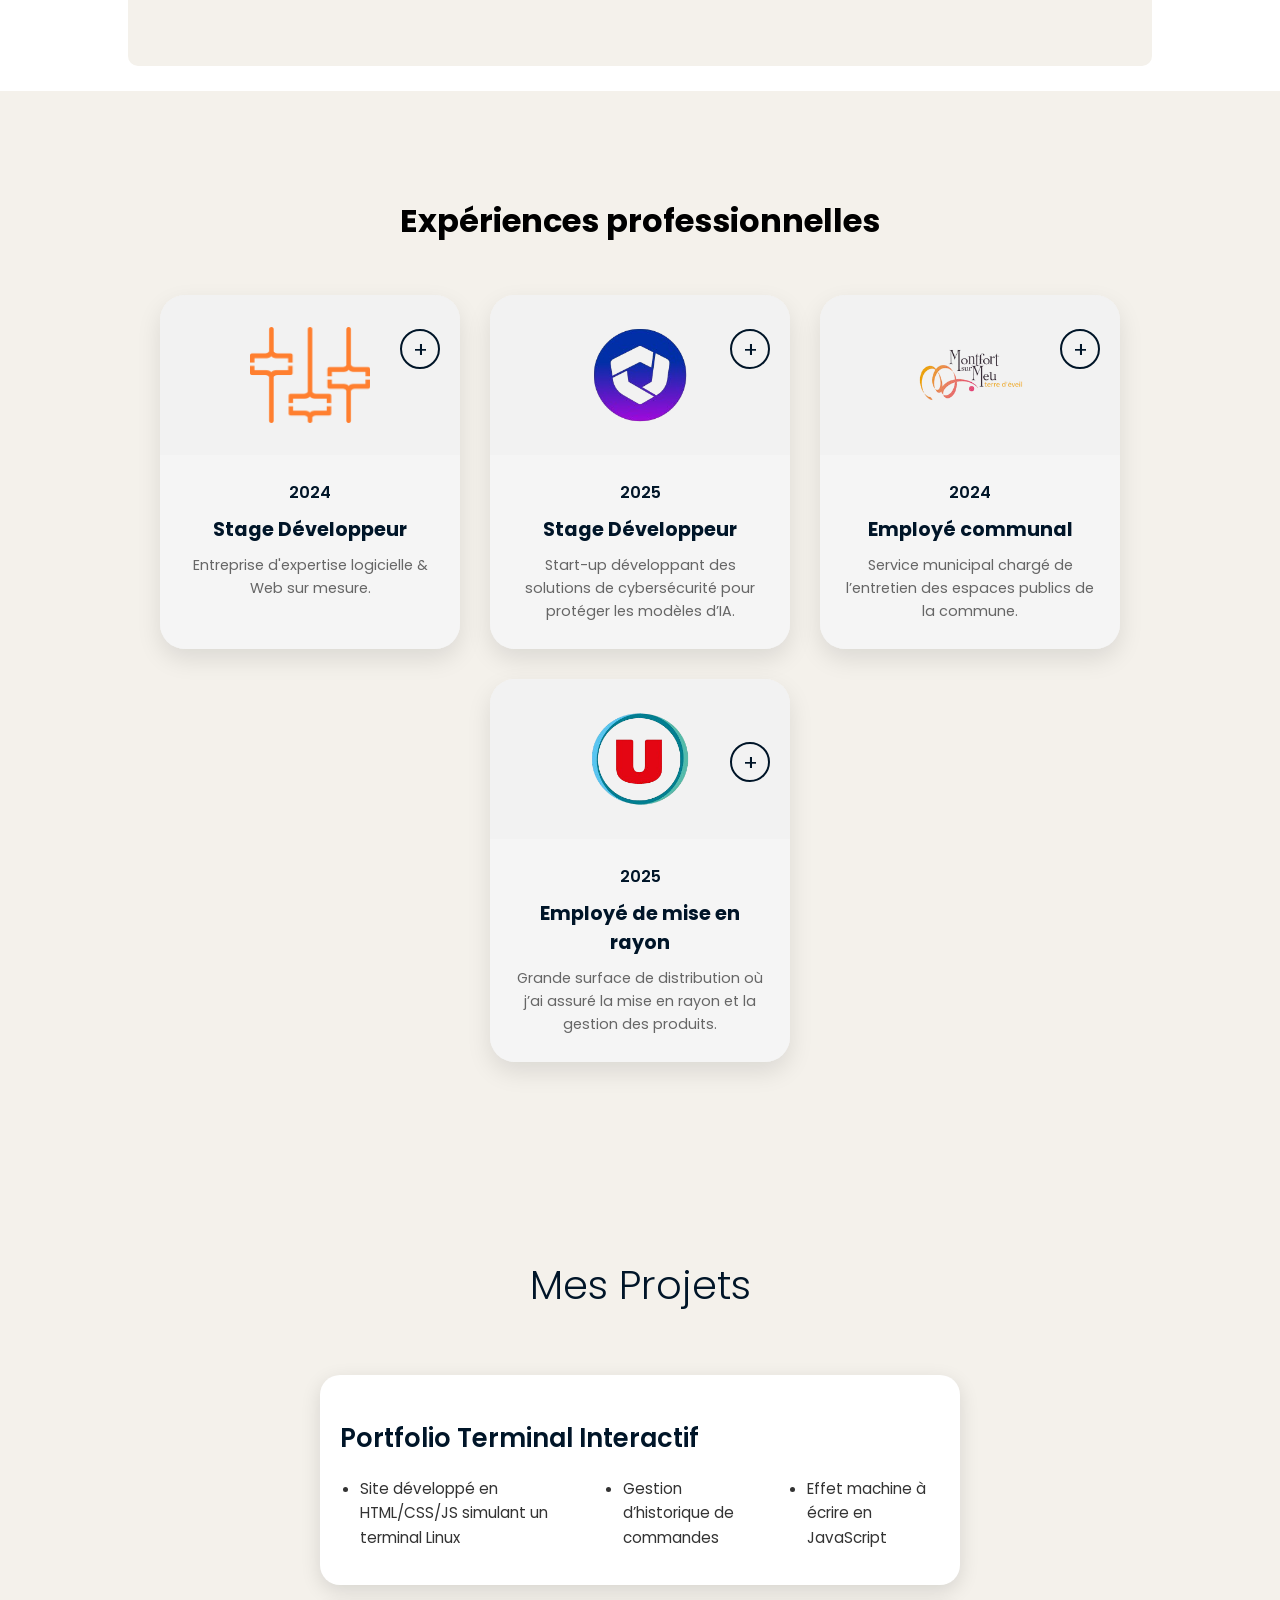
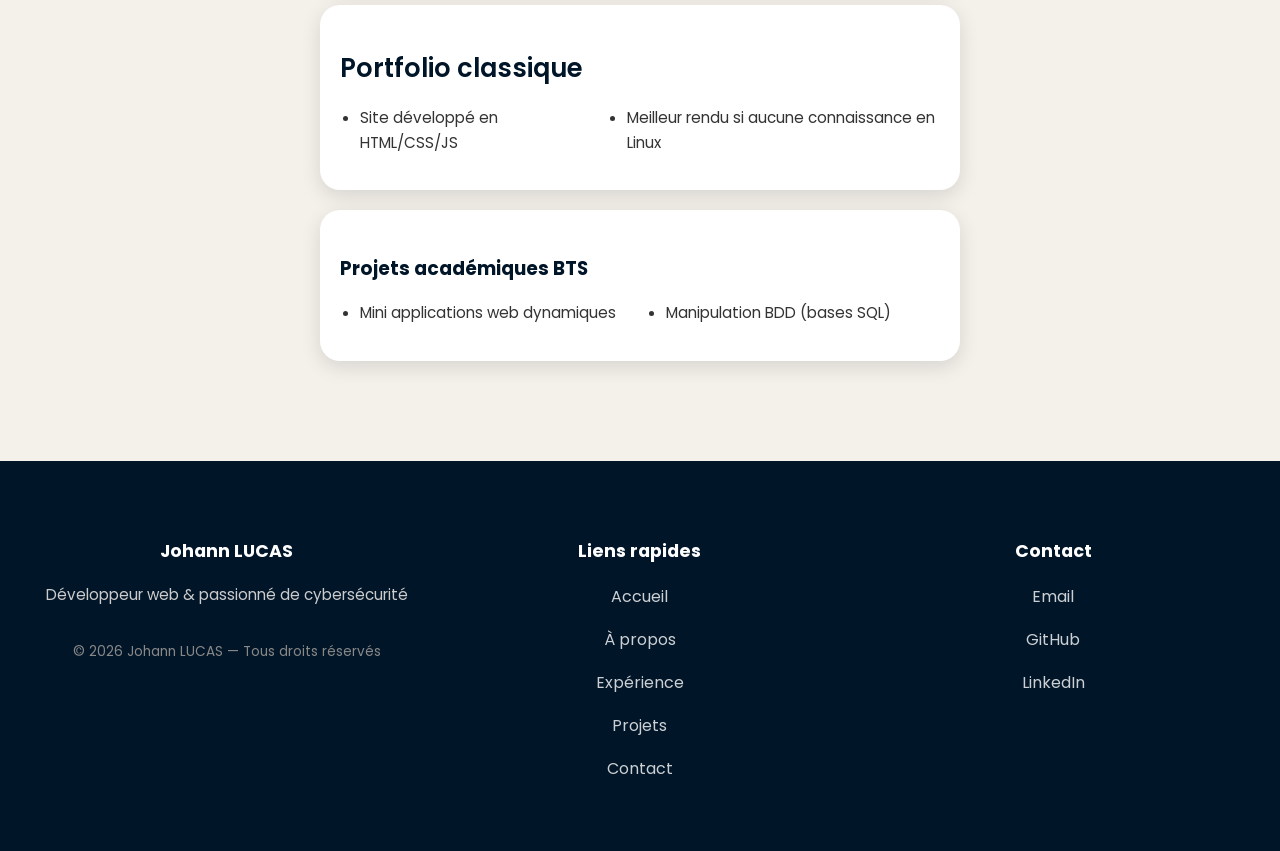
==== commit 2dc581e6: "Modification des phrases" ====
--- a/index.html
+++ b/index.html
@@ -42,10 +42,10 @@
                 développement web et applicatif <br>
             </h2>
             <p>Je m'appelle Johann LUCAS. <br>
-                Actuellement, je suis en 2ème année de BTS SIO, <br>
-                je souhaite poursuivre mon apprentissage dans le développement web</p> <br>
+                Anciennement étudiant en BTS SIO, <br>
+                je souhaite poursuivre mon apprentissage dans le développement web et applicatif</p> <br>
             <button><a href="#projet">Voir mes projets</a></button>
-            <button><a href="assets/CV.pdf" download class="btn">Téléchargez mon CV</a></button>
+            <button><a href="assets/CV1.pdf" download class="btn">Téléchargez mon CV</a></button>
             
             <div class="logo_network">
                 <a href="https://github.com/johann-lcs" target="_blank">
@@ -251,7 +251,7 @@
                 <!-- Colonne droite -->
                 <div class="column-right">
                     <p>
-                        Aujourd’hui en deuxième année de BTS SIO, j’explore différents domaines : le développement,
+                        Suite à l'obtention de mon BTS SIO, j’ai exploré différents domaines : le développement,
                         l’administration réseau et la cybersécurité, à travers des projets pratiques et des mises en
                         situation réelles.
                         <br /><br />
